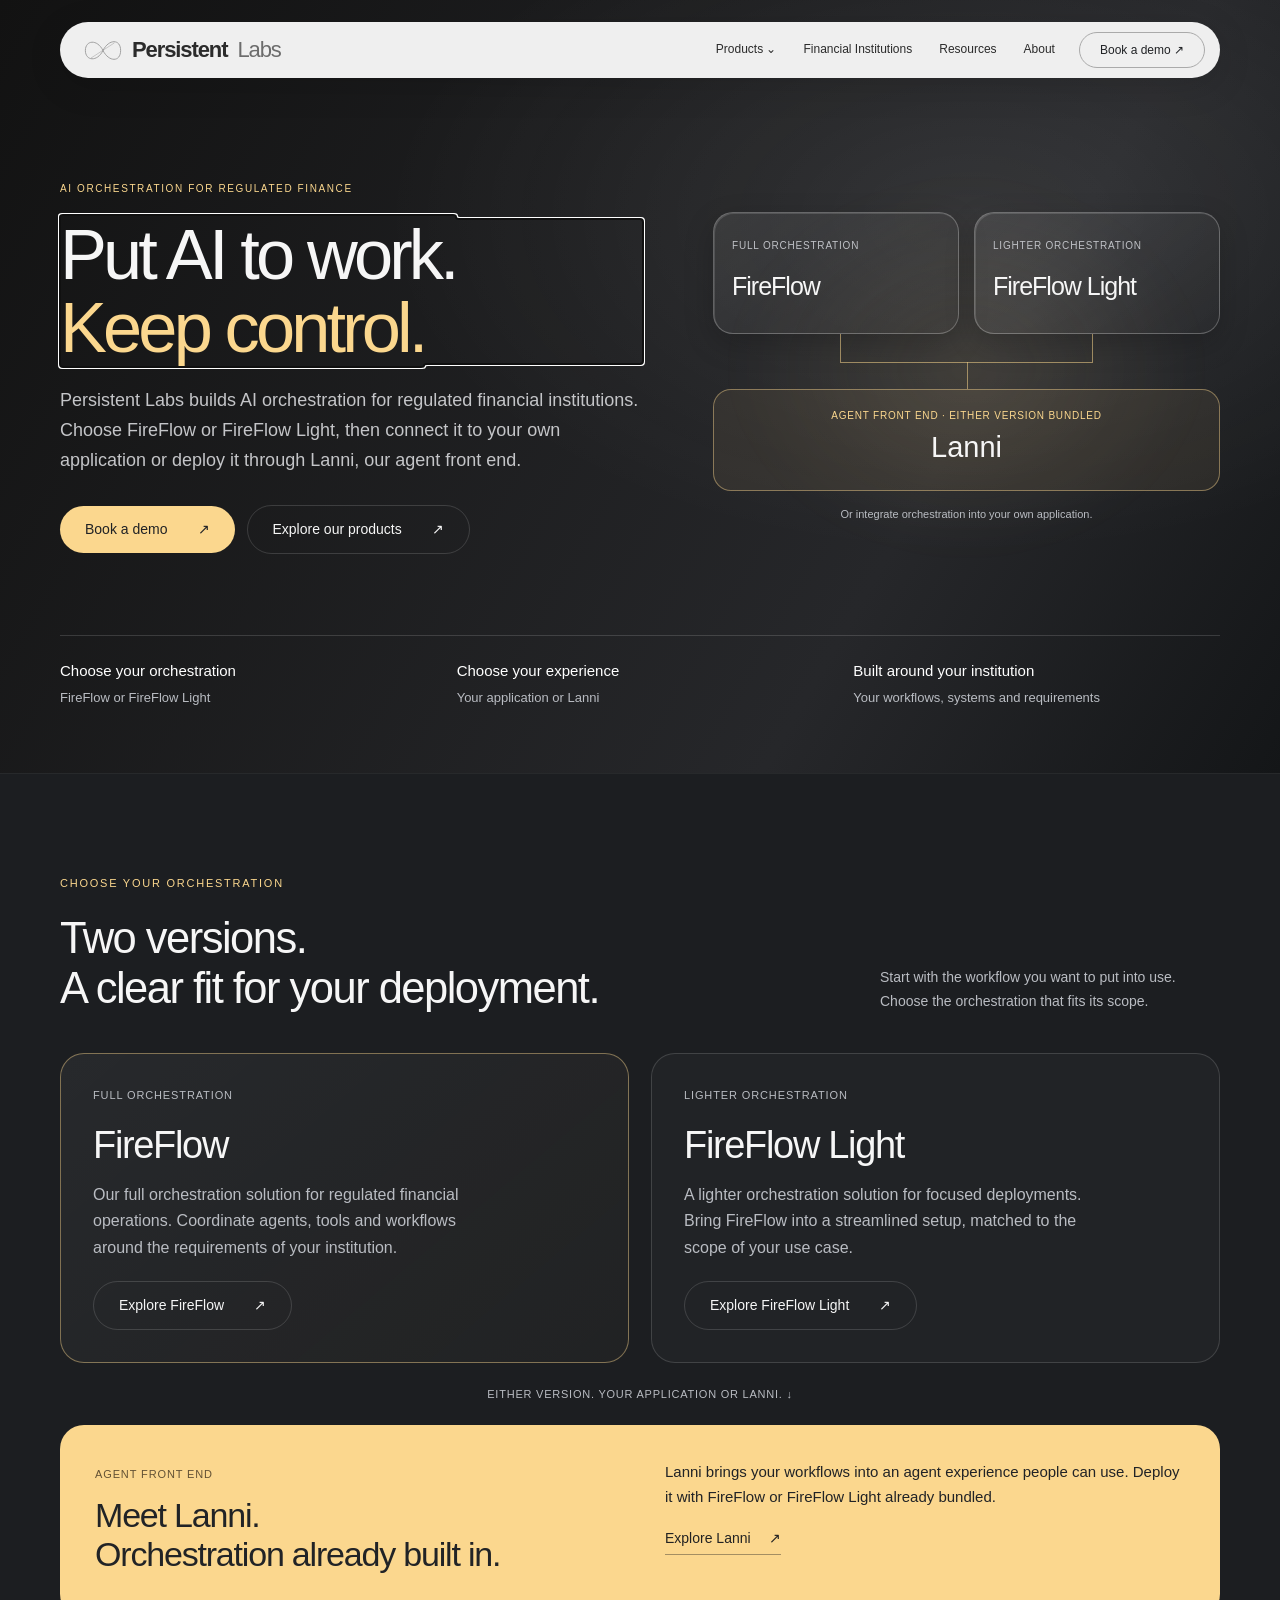
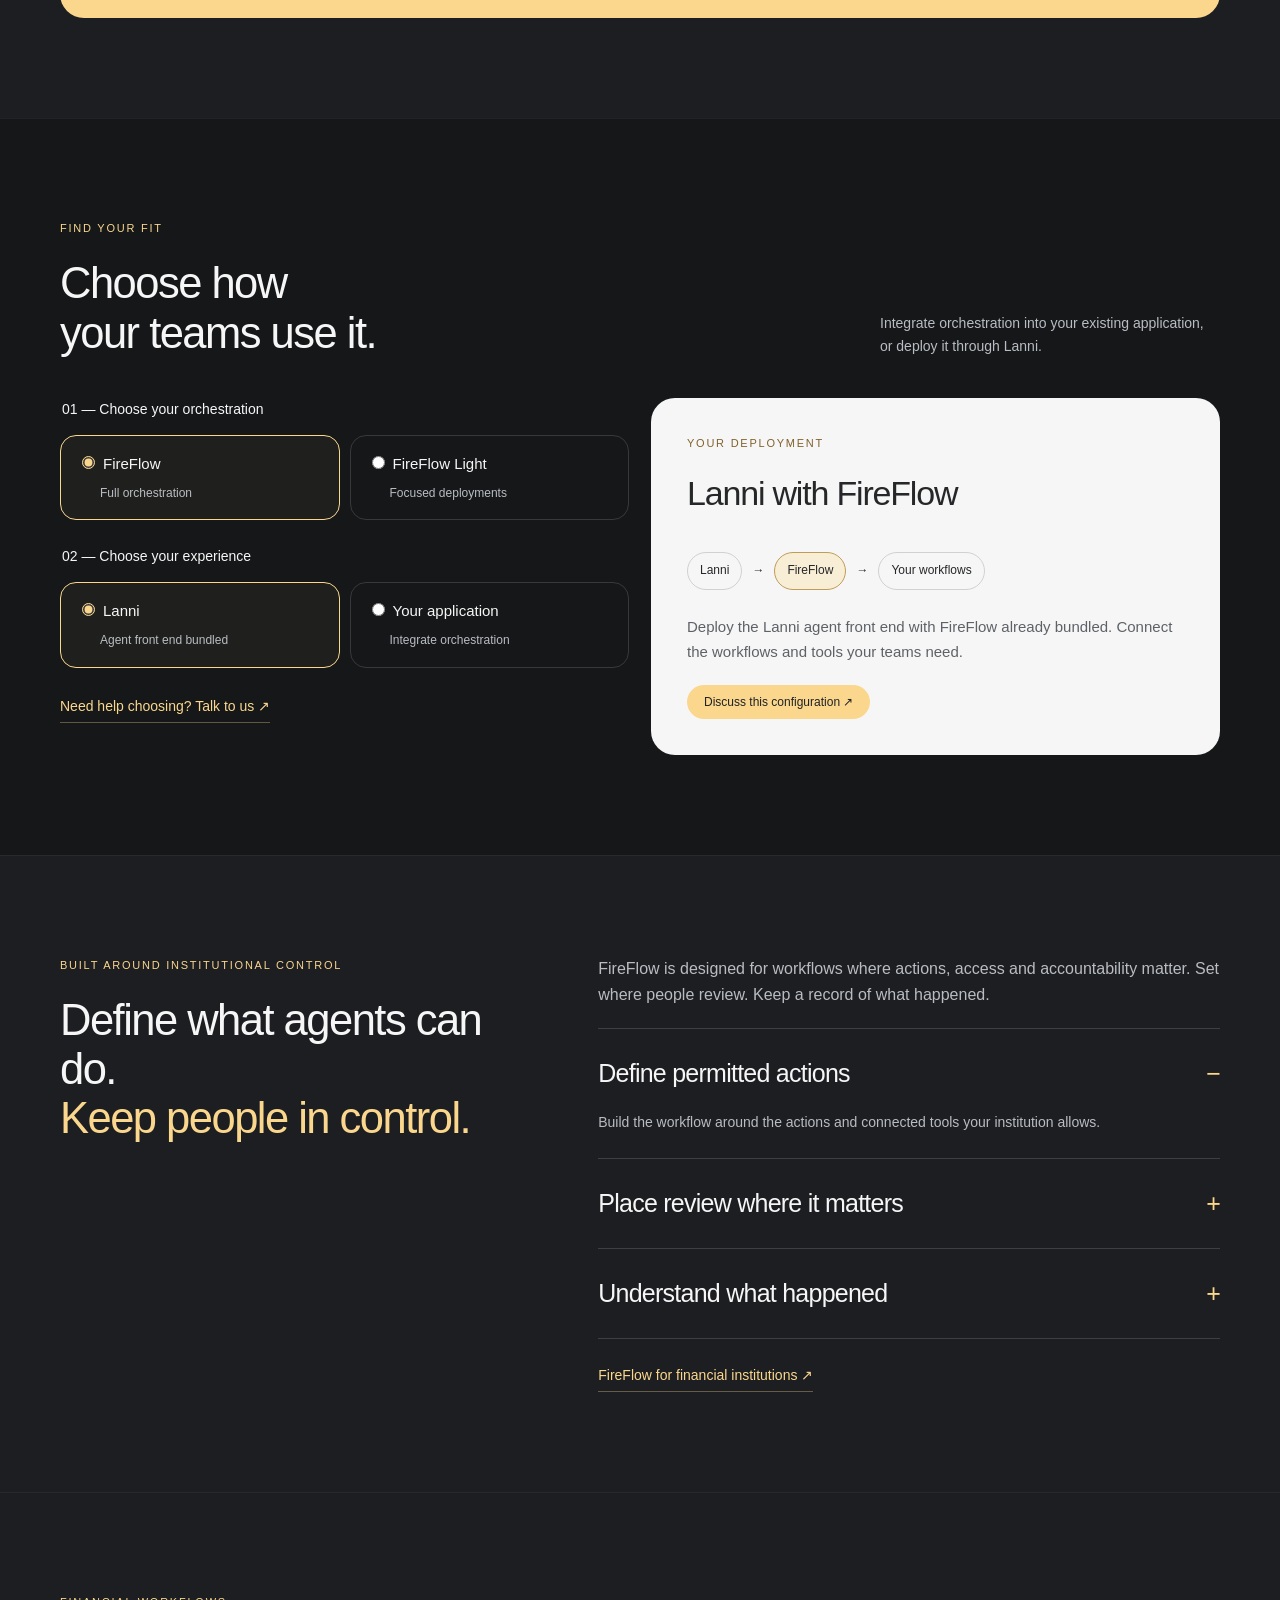
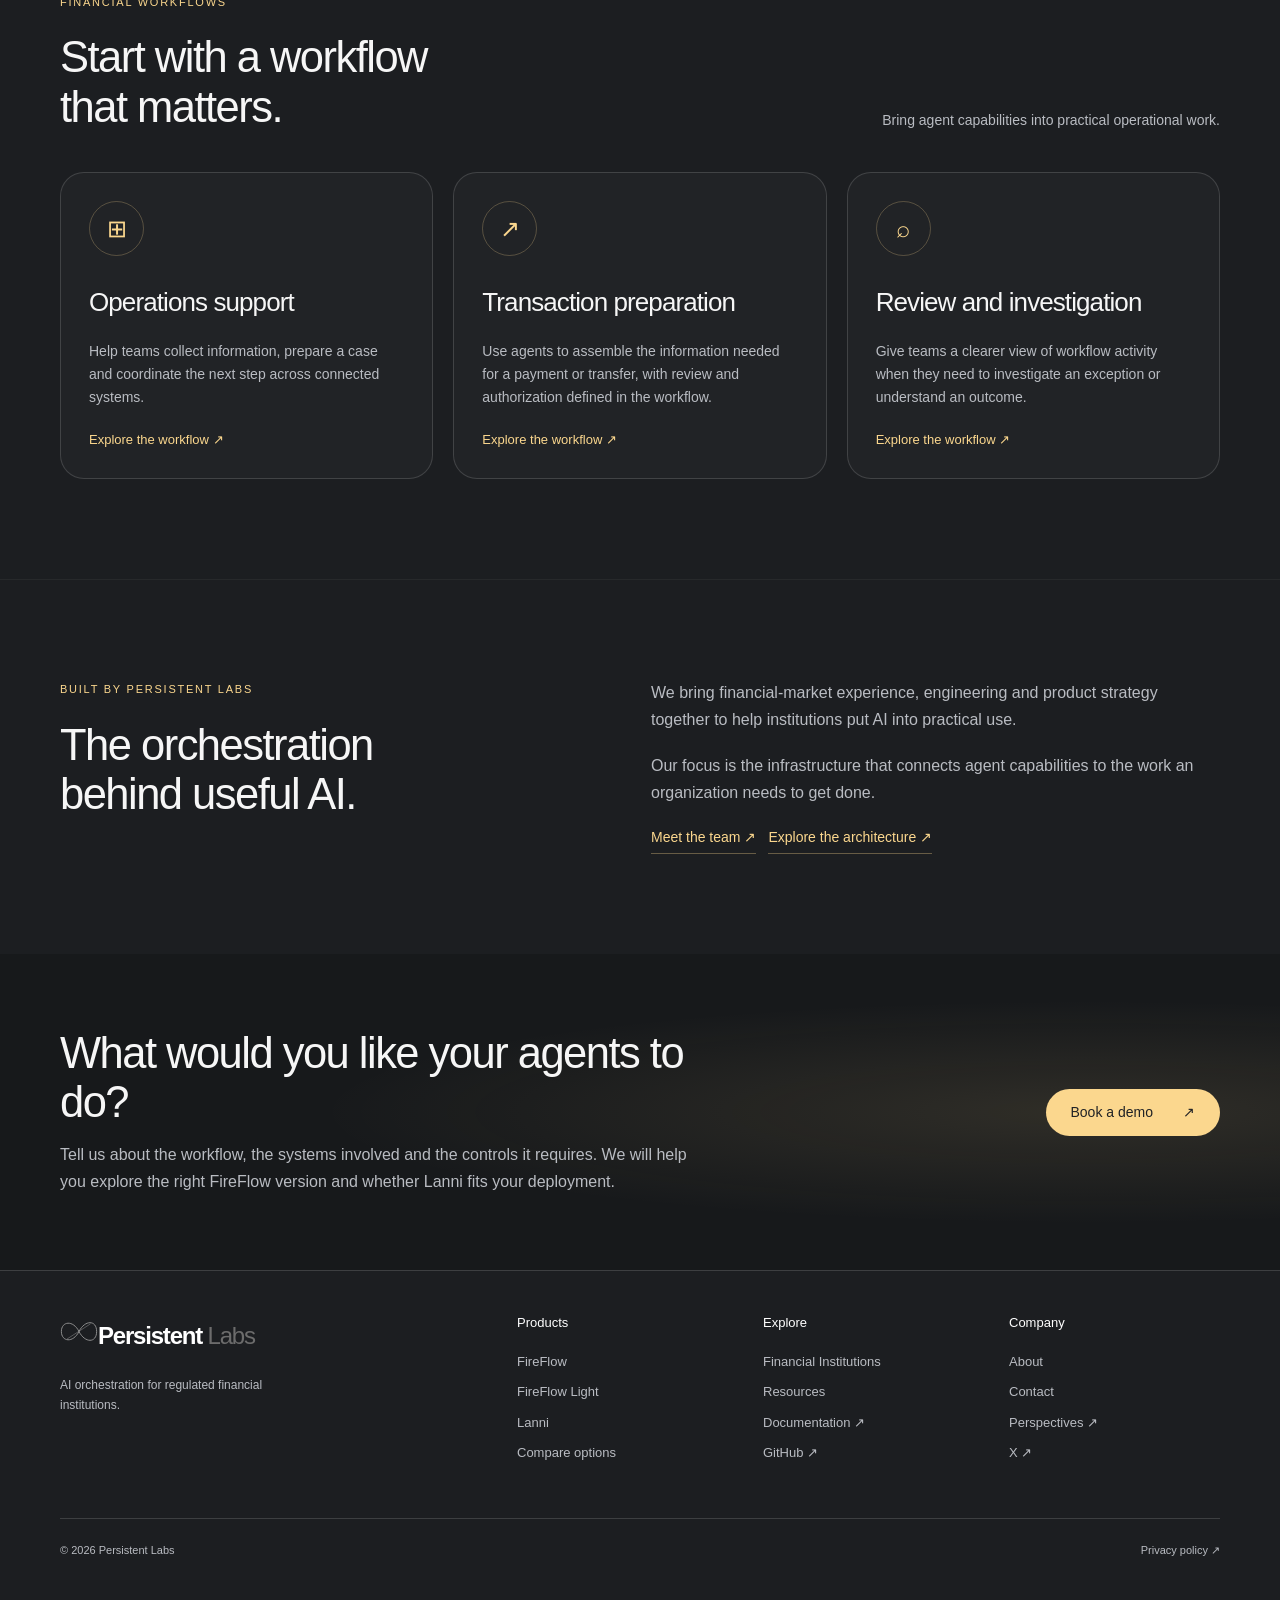
==== website-walkthrough.html @ 36b9956f "Publish Persistent Labs website walkthrough" ====
<!doctype html><html lang="en"><head><meta charset="utf-8"><meta name="viewport" content="width=device-width,initial-scale=1"><meta name="description" content="Explore FireFlow and FireFlow Light from Persistent Labs. Integrate AI orchestration into your applications or deploy it through Lanni."><title>Persistent Labs | AI Orchestration for Financial Institutions</title><style>
@font-face{font-family:Red Hat Display;src:url('https://persistentai.org/_next/static/media/8780dfd0812b997c-s.p.5704523e.woff2') format('woff2');font-weight:300 700;font-display:swap}@font-face{font-family:Red Hat Text;src:url('https://persistentai.org/_next/static/media/012bcfd9b166d28a-s.p.fc62c168.woff2') format('woff2');font-weight:300 700;font-display:swap}
:root{--bg:#1c1e21;--ink:#f6f6f6;--gold:#fbd78e;--muted:#b9bcc2;--line:#ffffff25;--card:#ffffff06;--display:'Red Hat Display',Arial,sans-serif;--text:'Red Hat Text',Arial,sans-serif}*{box-sizing:border-box}html{scroll-behavior:smooth;scroll-padding-top:108px}body{margin:0;background:var(--bg);color:var(--ink);font-family:var(--text);font-size:16px;line-height:1.65}button,input,select,textarea{font:inherit}button,a,input,select,textarea,summary{-webkit-tap-highlight-color:transparent}button,a,summary{touch-action:manipulation}button{cursor:pointer}a{color:inherit;text-decoration:none}button{color:inherit}button:focus-visible,a:focus-visible,summary:focus-visible,input:focus-visible,select:focus-visible,textarea:focus-visible{outline:3px solid #dab46f;outline-offset:5px}button:disabled{cursor:default;opacity:.45}h1,h2,h3,h4{font-family:var(--display);font-weight:500;line-height:1.13;letter-spacing:-.035em;margin:0 0 22px}h1{font-size:clamp(44px,5.7vw,78px)}h2{font-size:clamp(32px,3.4vw,48px)}h3{font-size:27px}p{margin:0 0 20px}strong{font-weight:600}.wrap{width:min(1160px,calc(100% - 64px));margin:auto}.eyebrow{font-size:11px;letter-spacing:.16em;text-transform:uppercase;font-weight:500;color:var(--gold);margin-bottom:22px}.muted,.note{color:var(--muted)}.note{font-size:13px;line-height:1.6}.gold{color:var(--gold)}.pill{border:1px solid var(--line);border-radius:100px;padding:5px 12px;font-size:11px;letter-spacing:.04em;display:inline-flex;align-items:center;gap:8px}.dot{width:6px;height:6px;border-radius:50%;background:var(--gold);display:inline-block}.btn{border:0;display:inline-flex;align-items:center;justify-content:center;gap:30px;border-radius:100px;background:var(--gold);color:#202225;padding:13px 25px;font-size:14px;font-weight:500;line-height:1.5}.btn:hover{background:#ffe7b6;transform:translateY(-1px)}.btn.ghost{background:transparent;border:1px solid var(--line);color:var(--ink)}.small{font-size:12px;padding:8px 17px}.actions{display:flex;gap:12px;flex-wrap:wrap;align-items:center}.skip{position:fixed;top:-100px;left:20px;z-index:100;background:var(--gold);color:#111;padding:10px}.skip:focus{top:10px}header{position:fixed;top:22px;left:0;right:0;z-index:30}.nav{display:flex;align-items:center;gap:24px;background:#efefef;color:#2b2b2b;border-radius:50px;padding:10px 15px 10px 24px;box-shadow:0 8px 35px #0002}.brand{display:flex;align-items:center;gap:10px;font-family:var(--display);font-size:22px;letter-spacing:-.05em;font-weight:600;white-space:nowrap}.brand b{font-weight:400;color:#6c6c6c}.mark{font-size:37px;line-height:1;font-weight:300;color:#999}.nav-links{display:flex;gap:24px;margin-left:auto;align-items:center;font-size:12px}.nav-links a:hover{color:#8c692c}.nav .btn{padding:8px 20px;background:transparent;border:1px solid #aaa;font-size:12px}.menu{display:none;background:none;border:0;color:#222;font-size:20px}.progress{position:fixed;top:0;left:0;height:2px;background:var(--gold);width:0;z-index:50}.hero{position:relative;overflow:hidden;padding:180px 0 60px;background:radial-gradient(ellipse at 76% 28%,#ffffff13,transparent 43%),linear-gradient(120deg,#121212,#26272a 70%,#141618)}.hero-grid{display:grid;grid-template-columns:1.25fr 1fr;gap:55px;align-items:center}.hero-copy{position:relative;z-index:2}.hero-copy p{font-size:18px;color:#c4c5c8;max-width:580px}.hero-copy .eyebrow{color:var(--gold);font-size:11px}.hero h1 span{color:var(--gold)}.hero .actions{margin-top:30px}.glass-art{height:405px;position:relative;display:flex;align-items:center;justify-content:center;perspective:900px;isolation:isolate}.glow{position:absolute;width:110%;height:50%;background:linear-gradient(100deg,#8ce4e54a,#e9e5ba26,#edab506e);filter:blur(45px);transform:rotate(-35deg);z-index:-1}.glass{width:240px;height:340px;border-radius:20px;transform:rotateY(-20deg) rotateZ(10deg);border:1px solid #fff6;background:linear-gradient(135deg,#ffffff1f,#ffffff03 40%,#fbd78e10 75%,#fff3);box-shadow:inset 5px 0 7px #fff3,20px 25px 35px #0007;backdrop-filter:blur(5px);padding:30px 20px;display:flex;flex-direction:column;gap:15px}.glass-head{font-size:11px;color:#eee;letter-spacing:.1em}.glass-node{border:1px solid #ffffff38;border-radius:12px;padding:12px;font-size:19px;background:#1517196b}.glass-node span{display:block;font-size:10px;color:#c5c6c9;letter-spacing:.03em;margin-bottom:5px}.glass-node:last-child{border-color:#fbd78e80;color:var(--gold)}.art-caption{position:absolute;bottom:0;right:0;color:#b9bcc2;font-size:10px;letter-spacing:.1em}.hero-bottom{border-top:1px solid var(--line);display:grid;grid-template-columns:repeat(3,1fr);margin-top:65px;padding-top:23px;gap:30px}.hero-bottom p{font-size:13px;color:var(--muted);margin:0}.hero-bottom strong{color:white;font-weight:400;font-size:17px;display:block;margin-bottom:3px}.section{padding:100px 0;border-top:1px solid #ffffff0c}.section-head{display:flex;justify-content:space-between;gap:40px;align-items:end;margin-bottom:40px}.section-head h2{max-width:650px;margin:0}.section-head p{max-width:340px;color:var(--muted);font-size:14px;margin:0}.two{display:grid;grid-template-columns:1fr 1fr;gap:22px}.card{border:1px solid var(--line);border-radius:24px;background:var(--card);padding:32px}.number{font-size:12px;color:var(--gold);margin-bottom:25px;display:block}.cards .card{display:flex;flex-direction:column}.cards h3{font-size:38px;margin:20px 0 15px}.cards p{color:var(--muted);max-width:410px}.cards .btn{align-self:flex-start;margin-top:auto}.card.featured{background:linear-gradient(140deg,#ffffff0d,#fbd78e06);border-color:#fbd78e70}.tag{font-size:11px;letter-spacing:.08em;text-transform:uppercase;color:var(--muted)}.lanni-band{margin-top:22px;border-radius:24px;padding:35px;background:#fbd78e;color:#212326;display:grid;grid-template-columns:1fr 1fr;gap:50px}.lanni-band h3{font-size:34px;margin:10px 0}.lanni-band .tag{color:#625134}.lanni-band p{font-size:15px;margin-bottom:15px}.lanni-band .btn{background:#222427;color:white}.connector-label{text-align:center;padding:22px 0 0;font-size:11px;color:var(--muted);letter-spacing:.07em}.product-panel{margin-top:25px;display:grid;grid-template-columns:220px 1fr;gap:35px;border-top:1px solid var(--line);padding-top:28px}.tabs{display:flex;gap:8px;flex-wrap:wrap}.tabs button{background:transparent;border:1px solid var(--line);border-radius:100px;padding:10px 18px;font-size:13px}.tabs button[aria-pressed=true]{background:var(--gold);color:#222;border-color:var(--gold)}.vertical{flex-direction:column;align-items:stretch}.vertical button{text-align:left}.product-content h3{font-size:32px}.product-content p{max-width:700px;color:var(--muted)}.mini-grid{display:grid;grid-template-columns:1fr 1fr;gap:15px}.mini{padding:18px;border-left:1px solid #fbd78e70;background:#ffffff04;border-radius:0 12px 12px 0}.mini strong{font-size:15px;display:block;margin-bottom:5px}.mini p{font-size:13px;margin:0}.chooser{background:#151719}.choice-step{margin-bottom:25px}.choice-step legend{font-size:14px;margin-bottom:14px}.choice-step fieldset{padding:0;border:0;margin:0}.option-row{display:grid;grid-template-columns:1fr 1fr;gap:10px}.option{display:block;border:1px solid var(--line);padding:16px;border-radius:16px;cursor:pointer;font-size:15px}.option:has(input:checked){border-color:var(--gold);background:#fbd78e0b}.option input{accent-color:var(--gold);margin-right:8px}.option small{display:block;color:var(--muted);font-size:12px;margin:7px 0 0 23px}.result{background:#f6f6f6;color:#252729;border-radius:24px;padding:36px;display:flex;flex-direction:column;justify-content:center}.result .eyebrow{color:#80612c}.result h3{font-size:34px}.result p{color:#5e6267;font-size:15px}.result-flow{display:flex;align-items:center;gap:10px;flex-wrap:wrap;margin:18px 0 25px;font-size:12px}.result-flow span{border:1px solid #d1d1d1;padding:8px 12px;border-radius:30px}.result-flow .selected{border-color:#bf9c59;background:#fbd78e50}.result .note{font-size:12px}.lanni-section{background:radial-gradient(ellipse at 18% 50%,#fbd78e0a,transparent 45%)}.simulation{border:1px solid #ffffff30;border-radius:24px;overflow:hidden;background:#141619}.sim-top{padding:18px 24px;border-bottom:1px solid var(--line);display:flex;justify-content:space-between;align-items:center}.sim-body{padding:24px;min-height:320px}.bubble{border-radius:18px;padding:15px 18px;font-size:14px;line-height:1.5;margin-bottom:20px}.user-bubble{background:#ffffff0c;margin-left:45px}.agent-bubble{border:1px solid #ffffff20;margin-right:20px}.agent-bubble strong{display:block;color:var(--gold);font-size:12px;margin-bottom:8px}.sim-footer{padding:15px 24px;border-top:1px solid var(--line)}.steps{display:flex;gap:8px;margin-bottom:25px}.steps span{flex:1;height:3px;background:#ffffff20}.steps span.on{background:var(--gold)}.sim-status{font-size:12px;color:var(--gold);margin-bottom:10px}.sim-buttons{display:flex;gap:8px;flex-wrap:wrap}.sim-buttons button{font-size:12px}.workflow-copy{display:flex;flex-direction:column;justify-content:center;padding-right:30px}.workflow-copy h3{font-size:38px}.workflow-copy p{color:var(--muted)}select,input[type=search],textarea{background:#ffffff09;border:1px solid var(--line);border-radius:12px;color:#eee;padding:13px 15px;max-width:100%}select{width:100%;margin-bottom:20px}select option{background:#252729}.architecture{display:grid;grid-template-columns:1fr 1.3fr;gap:60px}.architecture details{border-bottom:1px solid var(--line);padding:20px 0}.architecture summary{cursor:pointer;font-size:21px;list-style:none}.architecture summary::after{content:'+';float:right;color:var(--gold)}.architecture details[open] summary::after{content:'−'}.architecture details p{margin-top:16px;color:var(--muted);font-size:14px}.architecture .tag{display:block;font-size:10px;margin-bottom:8px;color:var(--gold)}.architecture details p:last-child{margin-bottom:0}.light-section{background:#f6f6f6;color:#242629}.light-section .eyebrow{color:#88632c}.light-section .section-head p{color:#666}.map{display:grid;grid-template-columns:260px 1fr;gap:40px}.map-nav{display:flex;flex-direction:column;gap:5px}.map-nav button{border:0;background:transparent;color:#444;text-align:left;padding:12px 17px;border-radius:12px;font-size:14px}.map-nav button[aria-pressed=true]{background:#242629;color:#fbd78e}.map-page{padding:32px;border:1px solid #d9d9d9;border-radius:24px;background:#fff;min-height:300px}.map-page .route{font-size:12px;color:#7b663e;margin-bottom:20px}.map-page h3{font-size:34px}.map-page p{font-size:15px;color:#666}.map-page ol{padding-left:25px;font-size:15px;line-height:2}.map-page a{color:#8a6322;text-decoration:underline;font-size:13px}.library-tools{display:flex;gap:12px;align-items:center;flex-wrap:wrap;margin-bottom:22px}.library-tools input{flex:1;min-width:200px}.count{color:var(--muted);font-size:12px;margin-bottom:15px}.chapter{border-top:1px solid var(--line)}.chapter:last-child{border-bottom:1px solid var(--line)}.chapter>summary{display:flex;gap:25px;align-items:center;cursor:pointer;padding:24px 0;font-family:var(--display);font-size:23px;list-style:none;letter-spacing:-.02em}.chapter>summary::after{content:'+';margin-left:auto;color:var(--gold);font-size:25px}.chapter[open]>summary::after{content:'−'}.chapter-no{font-size:12px;letter-spacing:0;color:var(--muted);min-width:22px}.chapter-body{padding:0 0 35px 47px;max-width:1000px}.chapter-body h3{color:var(--gold);font-size:24px;margin:32px 0 16px}.chapter-body p{font-size:16px;line-height:1.8;white-space:normal}.chapter-body .note{font-size:13px}.chapter-body a{color:var(--gold);text-decoration:underline;overflow-wrap:anywhere}.chapter-body figure{margin:20px 0}.chapter-body img{max-width:100%;width:600px;border-radius:16px}.table-scroll{overflow:auto;margin:25px 0}table{border-collapse:collapse;width:100%;font-size:14px}th,td{padding:16px;border:1px solid var(--line);text-align:left;vertical-align:top;min-width:145px}th{color:var(--gold);background:#ffffff08;font-weight:500}td{color:#d1d3d7}.copy{border:1px solid var(--line);border-radius:100px;background:transparent;float:right;color:var(--muted)}.checklist{display:grid;gap:12px}.check-item{display:flex;gap:16px;align-items:start;border:1px solid var(--line);border-radius:15px;padding:20px;cursor:pointer}.check-item input{accent-color:var(--gold);margin-top:7px;width:17px;height:17px;flex-shrink:0}.check-item strong{display:block;font-size:15px}.check-item small{color:var(--muted);font-size:13px}.check-item:has(input:checked){background:#fbd78e0b;border-color:#fbd78e66}.check-item:has(input:checked) strong{text-decoration:line-through;color:var(--muted)}.launch-side{position:sticky;top:120px;align-self:start}.launch-side h3{font-size:35px}.launch-side textarea{width:100%;min-height:140px;margin:15px 0}.meter{height:4px;background:#ffffff20;border-radius:5px;margin:18px 0}.meter span{display:block;background:var(--gold);height:100%;width:0;transition:width .25s}.footer{padding:45px 0;border-top:1px solid var(--line)}.footer-row{display:flex;justify-content:space-between;gap:30px}.footer p{font-size:12px;color:var(--muted);max-width:550px}.footer a{text-decoration:underline;color:var(--gold)}.toast{position:fixed;bottom:25px;left:50%;transform:translateX(-50%);background:var(--gold);color:#222;border-radius:50px;padding:12px 24px;z-index:60;font-size:13px;box-shadow:0 5px 35px #0006}.toast[hidden],[hidden]{display:none!important}.empty{padding:25px;border:1px solid var(--line);border-radius:16px}.no-js{padding:20px;background:var(--gold);color:#222;margin-top:95px}body:not(.js) .interactive-only{display:none}
@media(max-width:900px){.nav-links{gap:16px}.nav-links a:nth-child(3){display:none}.hero-grid{gap:20px;grid-template-columns:1.3fr 1fr}.glass{width:200px;height:315px}.architecture{gap:30px}.hero{padding-top:150px}.glass-art{height:360px}.map{grid-template-columns:210px 1fr}}
@media(max-width:700px){.wrap{width:calc(100% - 36px)}header{top:12px}.nav{padding:10px 15px;gap:10px;position:relative}.brand{font-size:20px}.nav-links{display:none;position:absolute;top:67px;left:0;right:0;background:#efefef;border-radius:22px;padding:20px;flex-direction:column;align-items:stretch;box-shadow:0 15px 30px #0006}.nav-links.open{display:flex}.nav-links a:nth-child(3){display:block}.menu{display:block;margin-left:auto}.nav>.btn{display:none}.hero{padding-top:135px}.hero-grid,.two,.lanni-band,.architecture,.map{grid-template-columns:1fr}.hero-copy p{font-size:16px}.glass-art{height:285px;margin-top:20px}.glass{transform:rotateY(-20deg) rotateZ(8deg) scale(.8);height:320px}.art-caption{right:15px}.hero-bottom{margin-top:35px;gap:15px;grid-template-columns:1fr}.hero-bottom>div{border-bottom:1px solid #ffffff12;padding-bottom:12px}.hero-bottom strong{font-size:15px}.section{padding:65px 0}.section-head{display:block;margin-bottom:30px}.section-head p{margin-top:20px}.card{padding:25px}.lanni-band{padding:28px;gap:10px}.product-panel{grid-template-columns:1fr;gap:25px}.vertical{flex-direction:row}.vertical button{flex:1;padding:10px;font-size:12px;text-align:center}.mini-grid{grid-template-columns:1fr}.option{padding:12px;font-size:13px}.option small{margin-left:0}.result{padding:28px}.result h3{font-size:30px}.workflow-copy{padding-right:0}.sim-body{padding:18px}.map{gap:20px}.map-nav{display:grid;grid-template-columns:1fr 1fr;gap:5px}.map-nav button{padding:10px}.map-page{padding:25px}.chapter>summary{font-size:19px;gap:15px}.chapter-body{padding-left:0}.chapter-body p{font-size:15px}.chapter-no{font-size:10px}.footer-row{display:block}.launch-side{position:static}.copy{float:none;margin-bottom:10px}.library-tools .btn{font-size:11px;padding:10px 13px}.hero h1{font-size:46px}.glass-art .glow{width:80%}}
@media(prefers-reduced-motion:reduce){html{scroll-behavior:auto}*{transition:none!important;animation:none!important}}

.page[hidden]{display:none!important}.page{min-height:70vh}.hero{padding:170px 0 65px}.hero-copy p{max-width:585px}.hero-grid{grid-template-columns:1.15fr 1fr;gap:70px}.hero h1{font-size:clamp(48px,5.5vw,76px);line-height:1.03;letter-spacing:-.055em}.hero-bottom{margin-top:70px}.hero-bottom strong{font-size:15px}.brand .mark{width:38px;height:25px;display:inline-flex}.brand .mark svg{width:100%;height:100%}.nav-links{gap:27px}.nav-links a[aria-current=page]{color:#856023}.dropdown{position:relative}.drop-toggle{border:0;background:none;color:#2b2b2b;font-size:12px;padding:8px 0}.drop-panel{position:absolute;top:40px;left:-25px;background:#f6f6f6;border:1px solid #ddd;border-radius:20px;width:290px;padding:20px;box-shadow:0 20px 50px #0004}.drop-panel .tag{font-size:9px;color:#777;padding:0 10px}.drop-panel a{display:block;padding:10px;border-radius:10px;font-size:15px;line-height:1.4}.drop-panel a small{display:block;font-size:11px;color:#777;margin-top:2px}.drop-panel a:hover{background:#e8e8e8;color:#222}.drop-panel hr{border:0;border-top:1px solid #ddd;margin:12px 0}.page-hero{padding:165px 0 70px;background:radial-gradient(ellipse at 85% 10%,#fbd78e0c,transparent 55%)}.page-hero h1{max-width:850px;font-size:clamp(43px,5.3vw,70px)}.page-hero p{max-width:660px;color:var(--muted);font-size:18px}.page-hero .actions{margin-top:30px}.breadcrumbs{font-size:12px;color:var(--muted);margin-bottom:36px}.breadcrumbs a:hover{color:var(--gold)}.breadcrumbs span{padding:0 12px;color:#666}.three{display:grid;grid-template-columns:repeat(3,1fr);gap:20px}.use-card{padding:28px;border:1px solid var(--line);border-radius:24px;background:var(--card);display:flex;flex-direction:column}.use-card h3{font-size:26px;line-height:1.15}.use-card p{font-size:14px;color:var(--muted)}.use-card a{font-size:13px;color:var(--gold);margin-top:auto}.use-icon{height:55px;width:55px;border:1px solid #fbd78e40;border-radius:50%;display:grid;place-items:center;color:var(--gold);font-size:24px;margin-bottom:32px}.panel-link:hover{border-color:#fbd78e80;background:#ffffff09}.text-link{display:inline-flex;align-items:center;gap:18px;font-size:14px;color:var(--gold);border-bottom:1px solid #fbd78e55;padding-bottom:4px}.lanni-band .text-link{color:#222;border-color:#2226}.cta{padding:75px 0;background:radial-gradient(ellipse at 85% 50%,#fbd78e1b,transparent 50%),#17191b}.cta .wrap{display:flex;justify-content:space-between;gap:45px;align-items:center}.cta h2{max-width:700px;margin-bottom:15px}.cta p{color:var(--muted);max-width:650px;margin:0}.cta .btn{flex-shrink:0}.footer-grid{display:grid;grid-template-columns:2fr 1fr 1fr 1fr;gap:35px}.footer-grid h4{font-size:13px;color:white;margin-bottom:20px;letter-spacing:0}.footer-grid a{display:block;font-size:13px;color:var(--muted);text-decoration:none;margin:9px 0}.footer-grid a:hover{color:var(--gold)}.footer-grid .brand{color:white;font-size:24px;margin:0 0 20px}.footer-grid p{max-width:255px}.footer-bottom{margin-top:45px;padding-top:22px;border-top:1px solid var(--line);display:flex;justify-content:space-between;font-size:11px;color:var(--muted)}.footer-bottom a{font-size:11px;color:var(--muted);text-decoration:none}.orchestration-art{position:relative;padding:30px 0;min-height:395px;display:flex;flex-direction:column;justify-content:center;isolation:isolate}.orchestration-art:before{content:'';position:absolute;inset:0;background:radial-gradient(ellipse,#fbd78e18,transparent 65%);filter:blur(20px);z-index:-1}.art-top{display:grid;grid-template-columns:1fr 1fr;gap:15px}.art-card{border:1px solid #ffffff40;border-radius:20px;padding:25px 18px;background:linear-gradient(145deg,#ffffff15,#ffffff03);box-shadow:inset 1px 1px 0 #fff2,0 10px 30px #0003}.art-card span{display:block;font-size:10px;color:#bfc1c6;margin-bottom:12px;letter-spacing:.08em}.art-card strong{font-family:var(--display);font-size:25px;font-weight:500;letter-spacing:-.04em;white-space:nowrap}.art-link{height:55px;display:grid;grid-template-columns:1fr 1fr;padding:0 25%}.art-link:before,.art-link:after{content:'';border-bottom:1px solid #fbd78e88;height:28px}.art-link:before{border-left:1px solid #fbd78e88}.art-link:after{border-right:1px solid #fbd78e88}.art-link span{position:absolute;width:1px;height:27px;background:#fbd78e88;left:50%;margin-top:28px}.art-bottom{border:1px solid #fbd78e70;border-radius:18px;text-align:center;padding:18px;background:#fbd78e12}.art-bottom small{display:block;color:var(--gold);font-size:10px;letter-spacing:.08em}.art-bottom strong{font-family:var(--display);font-size:29px;font-weight:400}.art-alternative{text-align:center;font-size:11px;color:var(--muted);margin-top:14px}.orb{width:155px;height:155px;border-radius:50%;background:radial-gradient(circle at 32% 25%,#ffedc9,#e5bd7666 25%,#44464a 50%,#1c1e21 70%);box-shadow:inset -7px -8px 8px #090a0b,0 15px 55px #0005;margin:20px auto}.info-row{display:grid;grid-template-columns:80px 1fr;gap:20px;padding:30px 0;border-top:1px solid var(--line)}.info-row>span{font-size:12px;color:var(--gold)}.info-row h3{font-size:28px}.info-row p{font-size:15px;color:var(--muted);margin-bottom:0}.feature-details{border-top:1px solid var(--line)}.feature-details details{border-bottom:1px solid var(--line);padding:24px 0}.feature-details summary{font-family:var(--display);font-size:25px;list-style:none;cursor:pointer;letter-spacing:-.03em}.feature-details summary:after{content:'+';float:right;color:var(--gold)}.feature-details details[open] summary:after{content:'−'}.feature-details p{font-size:15px;color:var(--muted);margin:20px 0 0;max-width:780px}.form-grid{display:grid;grid-template-columns:1fr 1fr;gap:20px}.field label{display:block;font-size:13px;margin-bottom:8px}.field input,.field textarea,.field select{width:100%;background:#ffffff06;border:1px solid var(--line);border-radius:12px;padding:12px 15px;color:white;font:inherit}.field select{margin:0}.field input:focus,.field textarea:focus{border-color:var(--gold)}.field.full-width{grid-column:1/-1}.contact-grid{display:grid;grid-template-columns:1fr 1.2fr;gap:75px;padding-bottom:80px}.contact-copy h2{font-size:32px}.contact-copy p{color:var(--muted);font-size:15px}.contact-copy ol{padding-left:20px;color:var(--muted);font-size:14px;line-height:2.2}.contact-form{padding:30px;border:1px solid var(--line);border-radius:24px;background:#ffffff03}.contact-form textarea{min-height:125px}.contact-form .note{font-size:11px;margin:20px 0}.success{background:#fbd78e0b;border:1px solid #fbd78e60;padding:24px;border-radius:15px;margin-top:24px}.success h3{font-size:24px}.success p{color:var(--muted);font-size:14px}.success pre{white-space:pre-wrap;overflow-wrap:anywhere;font:inherit;font-size:12px;color:var(--muted);max-height:220px;overflow:auto}.leader{padding-top:10px}.leader .avatar{font-family:var(--display);font-size:65px;letter-spacing:-.06em;height:180px;border:1px solid #ffffff15;background:radial-gradient(ellipse at 60% 30%,#ffffff18,transparent 75%);border-radius:22px;display:flex;align-items:center;justify-content:center;color:#fbd78e99;margin-bottom:25px}.leader h3{font-size:28px;margin:15px 0}.leader p{font-size:14px;color:var(--muted)}.stat-strip{display:grid;grid-template-columns:repeat(3,1fr);gap:25px;padding:30px 0;border-top:1px solid var(--line);border-bottom:1px solid var(--line)}.stat-strip span{font-size:11px;color:var(--gold);display:block;margin-bottom:10px;letter-spacing:.08em}.stat-strip strong{font-size:23px;font-family:var(--display);font-weight:400}.resource-card{display:block;min-height:240px}.resource-card h3{font-size:28px;margin-top:30px}.resource-card p{font-size:14px;color:var(--muted)}.resource-card .arrow{font-size:22px;color:var(--gold);float:right}.tab-content{padding-top:28px}.compare-table th{font-size:18px}.compare-table td:first-child{color:var(--gold);width:26%}.front-preview{background:#f6f6f6;color:#222;border-radius:24px;padding:28px}.front-preview .tag{color:#777}.front-preview .bubble{color:#444}.front-preview .user-bubble{background:#e6e6e6}.front-preview .agent-bubble{border-color:#ddd;background:white}.front-preview .agent-bubble strong{color:#8b6427}.front-preview .pill{border-color:#ccc;font-size:10px;color:#6c6c6c}.front-preview .review-line{font-size:12px;padding:15px;background:#fbd78e5c;border:1px solid #dfc084;border-radius:12px}.front-preview .preview-head{display:flex;align-items:center;justify-content:space-between;margin-bottom:30px}.form-error{color:#fbd78e;font-size:13px}.page .hero-copy .eyebrow{font-size:10px}.top-link{display:inline-flex;align-items:center;gap:10px;color:var(--gold);font-size:13px}.screenshot-label{font-size:10px;letter-spacing:.06em;color:var(--muted);margin-top:16px;text-align:center}
@media(max-width:900px){.hero-grid{gap:35px}.art-card{padding:22px 13px}.art-card strong{font-size:22px}.nav-links{gap:16px}.contact-grid{gap:35px}.three{gap:13px}.use-card{padding:22px}}
@media(max-width:700px){.hero-grid,.contact-grid,.three{grid-template-columns:1fr}.hero{padding-top:135px}.hero h1{font-size:48px}.hero-grid{gap:10px}.orchestration-art{min-height:310px;padding:25px 5px 0}.hero-bottom{margin-top:35px}.art-card{padding:22px}.art-card strong{font-size:24px}.nav-links a:nth-child(3){display:block}.nav-links .dropdown{text-align:left}.drop-toggle{font-size:14px;width:100%;text-align:left}.drop-panel{position:static;width:100%;box-shadow:none;padding:10px;border:0;background:#e5e5e5;margin-top:8px}.page-hero{padding:130px 0 45px}.page-hero h1{font-size:44px}.page-hero p{font-size:16px}.cta .wrap{display:block}.cta .btn{margin-top:25px}.cta{padding:55px 0}.footer-grid{grid-template-columns:1fr 1fr;gap:25px}.footer-grid>div:first-child{grid-column:1/-1}.footer-bottom{display:block}.footer-bottom a{display:inline-block;margin-top:15px}.form-grid{grid-template-columns:1fr}.contact-form{padding:23px}.contact-grid{gap:20px}.stat-strip{grid-template-columns:1fr;gap:22px}.stat-strip>div{padding-bottom:15px;border-bottom:1px solid #ffffff10}.front-preview{padding:22px}.hero .btn{font-size:13px;gap:20px}.leader .avatar{height:130px}.page .lanni-band{gap:20px}.page .option-row{grid-template-columns:1fr 1fr}.info-row{grid-template-columns:40px 1fr}.hero-bottom>div:last-child{border:0}.section-head h2{font-size:34px}.workflow-copy h2{font-size:35px}}
@media print{header,footer,.actions,button,form{display:none!important}.page[hidden]{display:none!important}body{color:#111;background:#fff}.section,.hero,.page-hero{padding:25px 0;background:#fff}.wrap{width:100%}p,.muted,.note{color:#333!important}h1,h2,h3{color:#111}.card,.use-card{border-color:#ccc}.hero-grid,.two,.three{display:block}.orchestration-art{display:none}a{color:#222!important}}
 .mobile-contact{display:none!important}@media(max-width:700px){.mobile-contact{display:block!important}}</style></head><body><a class="skip" href="#main">Skip to content</a><div class="progress" id="progress"></div><header><nav class="wrap nav" aria-label="Main navigation"><a class="brand" href="#/home"><span class="mark" aria-hidden="true"><svg viewBox="0 0 55 30" fill="none"><path d="M27.5 15C19-2 2 0 2 15s17 17 25.5 0S53-2 53 15s-17 17-25.5 0Z" stroke="currentColor" stroke-width="1.3"/><path d="M10 26 44 4" stroke="currentColor" stroke-width=".7"/></svg></span>Persistent <b>Labs</b></a><button class="menu" id="menu" aria-expanded="false" aria-controls="nav-links" aria-label="Toggle navigation">☰</button><div class="nav-links" id="nav-links"><div class="dropdown"><button class="drop-toggle" id="products-toggle" aria-expanded="false" aria-controls="products-menu">Products ⌄</button><div class="drop-panel" id="products-menu" hidden><span class="tag">Orchestration</span><a href="#/fireflow">FireFlow<small>Full orchestration</small></a><a href="#/fireflow-light">FireFlow Light<small>Focused deployments</small></a><hr><span class="tag">Agent front end</span><a href="#/lanni">Lanni<small>Either FireFlow version, bundled</small></a><hr><a href="#/home/compare">Compare your options →</a></div></div><a href="#/financial-institutions">Financial Institutions</a><a href="#/resources">Resources</a><a href="#/about">About</a><a class="mobile-contact" href="#/contact">Book a demo ↗</a></div><a class="btn" href="#/contact">Book a demo ↗</a></nav></header><main id="main"><div class="page" id="page-home"><section class="hero"><div class="wrap"><div class="hero-grid"><div class="hero-copy"><p class="eyebrow">AI orchestration for regulated finance</p><h1>Put AI to work.<br><span>Keep control.</span></h1><p>Persistent Labs builds AI orchestration for regulated financial institutions. Choose FireFlow or FireFlow Light, then connect it to your own application or deploy it through Lanni, our agent front end.</p><div class="actions"><a class="btn " href="#/contact">Book a demo <span aria-hidden="true">↗</span></a><a class="btn ghost" href="#/home/products">Explore our products <span aria-hidden="true">↗</span></a></div></div><div class="orchestration-art" role="img" aria-label="FireFlow and FireFlow Light are the two orchestration options. Either powers Lanni or your application."><div class="art-top"><div class="art-card"><span>FULL ORCHESTRATION</span><strong>FireFlow</strong></div><div class="art-card"><span>LIGHTER ORCHESTRATION</span><strong>FireFlow Light</strong></div></div><div class="art-link"><span></span></div><div class="art-bottom"><small>AGENT FRONT END · EITHER VERSION BUNDLED</small><strong>Lanni</strong></div><div class="art-alternative">Or integrate orchestration into your own application.</div></div></div><div class="hero-bottom"><div><strong>Choose your orchestration</strong><p>FireFlow or FireFlow Light</p></div><div><strong>Choose your experience</strong><p>Your application or Lanni</p></div><div><strong>Built around your institution</strong><p>Your workflows, systems and requirements</p></div></div></div></section>
<section class="section" id="home-products"><div class="wrap"><div class="eyebrow">Choose your orchestration</div><div class="section-head"><h2>Two versions.<br>A clear fit for your deployment.</h2><p>Start with the workflow you want to put into use. Choose the orchestration that fits its scope.</p></div><div class="two cards"><article class="card featured"><span class="tag">Full orchestration</span><h3>FireFlow</h3><p>Our full orchestration solution for regulated financial operations. Coordinate agents, tools and workflows around the requirements of your institution.</p><a class="btn ghost" href="#/fireflow">Explore FireFlow <span aria-hidden="true">↗</span></a></article><article class="card"><span class="tag">Lighter orchestration</span><h3>FireFlow Light</h3><p>A lighter orchestration solution for focused deployments. Bring FireFlow into a streamlined setup, matched to the scope of your use case.</p><a class="btn ghost" href="#/fireflow-light">Explore FireFlow Light <span aria-hidden="true">↗</span></a></article></div><div class="connector-label">EITHER VERSION. YOUR APPLICATION OR LANNI. ↓</div><article class="lanni-band"><div><span class="tag">Agent front end</span><h3>Meet Lanni.<br>Orchestration already built in.</h3></div><div><p>Lanni brings your workflows into an agent experience people can use. Deploy it with FireFlow or FireFlow Light already bundled.</p><a class="text-link" href="#/lanni">Explore Lanni <span>↗</span></a></div></article></div></section>
<section class="section chooser" id="home-compare"><div class="wrap"><div class="eyebrow">Find your fit</div><div class="section-head"><h2>Choose how<br>your teams use it.</h2><p>Integrate orchestration into your existing application, or deploy it through Lanni.</p></div><div class="two"><div><div class="choice-step"><fieldset><legend>01 — Choose your orchestration</legend><div class="option-row"><label class="option"><input type="radio" name="engine" value="FireFlow" checked>FireFlow<small>Full orchestration</small></label><label class="option"><input type="radio" name="engine" value="FireFlow Light">FireFlow Light<small>Focused deployments</small></label></div></fieldset></div><div class="choice-step"><fieldset><legend>02 — Choose your experience</legend><div class="option-row"><label class="option"><input type="radio" name="front" value="Lanni" checked>Lanni<small>Agent front end bundled</small></label><label class="option"><input type="radio" name="front" value="Your application">Your application<small>Integrate orchestration</small></label></div></fieldset></div><a href="#/contact" class="text-link">Need help choosing? Talk to us ↗</a></div><div class="result" aria-live="polite"><div class="eyebrow">Your deployment</div><h3 id="configuration-title">Lanni with FireFlow</h3><div class="result-flow" id="configuration-flow"></div><p id="configuration-description"></p><div class="actions"><a class="btn small" id="discuss-config" href="#/contact">Discuss this configuration ↗</a></div></div></div></div></section>
<section class="section"><div class="wrap architecture"><div><div class="eyebrow">Built around institutional control</div><h2>Define what agents can do.<br><span class="gold">Keep people in control.</span></h2></div><div><p class="muted">FireFlow is designed for workflows where actions, access and accountability matter. Set where people review. Keep a record of what happened.</p><div class="feature-details"><details open><summary>Define permitted actions</summary><p>Build the workflow around the actions and connected tools your institution allows.</p></details><details><summary>Place review where it matters</summary><p>Make authorization a deliberate step in the process, separate from the work an agent prepares.</p></details><details><summary>Understand what happened</summary><p>Inspect the execution record to help teams investigate activity and understand an outcome.</p></details></div><a class="text-link" style="margin-top:25px" href="#/financial-institutions">FireFlow for financial institutions ↗</a></div></div></section>
<section class="section"><div class="wrap"><div class="eyebrow">Financial workflows</div><div class="section-head"><h2>Start with a workflow<br>that matters.</h2><p>Bring agent capabilities into practical operational work.</p></div><div class="three"><article class="use-card"><div class="use-icon" aria-hidden="true">⊞</div><h3>Operations support</h3><p>Help teams collect information, prepare a case and coordinate the next step across connected systems.</p><a href="#/financial-institutions/operations">Explore the workflow ↗</a></article><article class="use-card"><div class="use-icon" aria-hidden="true">↗</div><h3>Transaction preparation</h3><p>Use agents to assemble the information needed for a payment or transfer, with review and authorization defined in the workflow.</p><a href="#/financial-institutions/transactions">Explore the workflow ↗</a></article><article class="use-card"><div class="use-icon" aria-hidden="true">⌕</div><h3>Review and investigation</h3><p>Give teams a clearer view of workflow activity when they need to investigate an exception or understand an outcome.</p><a href="#/financial-institutions/review">Explore the workflow ↗</a></article></div></div></section>
<section class="section"><div class="wrap two"><div><div class="eyebrow">Built by Persistent Labs</div><h2>The orchestration<br>behind useful AI.</h2></div><div><p class="muted">We bring financial-market experience, engineering and product strategy together to help institutions put AI into practical use.</p><p class="muted">Our focus is the infrastructure that connects agent capabilities to the work an organization needs to get done.</p><div class="actions"><a class="text-link" href="#/about">Meet the team ↗</a><a class="text-link" href="#/resources/architecture">Explore the architecture ↗</a></div></div></div></section><section class="cta"><div class="wrap"><div><h2>What would you like your agents to do?</h2><p>Tell us about the workflow, the systems involved and the controls it requires. We will help you explore the right FireFlow version and whether Lanni fits your deployment.</p></div><a class="btn " href="#/contact">Book a demo <span aria-hidden="true">↗</span></a></div></section></div><div class="page" id="page-fireflow" hidden><section class="page-hero"><div class="wrap"><div class="breadcrumbs"><a href="#/home">Persistent Labs</a><span>/</span>FireFlow</div><p class="eyebrow">FireFlow</p><h1>AI orchestration for regulated financial operations.</h1><p>FireFlow coordinates agents, tools and workflow steps within the structure your institution defines. Build the process around permitted actions, human review and the records your teams need to understand execution.</p><div class="actions"><a class="btn " href="#/contact">Book a FireFlow demo <span aria-hidden="true">↗</span></a><a class="top-link" href="#/home/compare">Compare orchestration versions →</a></div></div></section><section class="section"><div class="wrap"><div class="eyebrow">Full orchestration</div><div class="section-head"><h2>Design the workflow.<br>Define the boundaries.</h2><p>Bring specialized agents and connected systems together around a defined operational task.</p></div><div class="two"><article class="card"><span class="number">01</span><h3>Build workflows visually</h3><p class="muted">Connect reusable steps into a process your team can inspect and refine. Build workflows around the systems and agents your task requires.</p></article><article class="card"><span class="number">02</span><h3>Place review where it matters</h3><p class="muted">Make approval a deliberate part of the workflow. Separate the work an agent prepares from the action an authorized person approves.</p></article><article class="card"><span class="number">03</span><h3>Carry work across interruptions</h3><p class="muted">Use durable execution to preserve workflow progress and support recovery. Define recovery behavior alongside the systems involved.</p></article><article class="card"><span class="number">04</span><h3>Keep the execution record</h3><p class="muted">Inspect recorded steps, inputs and outputs. Give operations and technical teams a shared basis for investigation.</p></article></div></div></section><section class="section chooser"><div class="wrap two"><div><div class="eyebrow">An illustrative workflow</div><h2>Prepare a payment.<br>Put review in the process.</h2><p class="muted">An agent gathers the payment details. The workflow checks the required information and routes the proposal for review. An authorized user approves or rejects it.</p><p class="note">Connected payment systems and authorization policies determine the production implementation.</p><a class="text-link" href="#/lanni/demo">Explore a workflow example ↗</a></div><div class="front-preview"><div class="preview-head"><strong>Lanni</strong><span class="pill">Illustrative workflow</span></div><div class="bubble user-bubble">Prepare a payment proposal for my review.</div><div class="bubble agent-bubble"><strong>Lanni</strong>I've gathered the payment details and prepared the proposal.<br><br><div class="review-line">Payment proposal<br><strong style="margin:5px 0 0">Ready for your review</strong></div></div><p style="font-size:12px;color:#737373;margin-bottom:0">The workflow defines what happens next.</p></div></div></section><section class="section"><div class="wrap"><div class="eyebrow">Deployment</div><div class="section-head"><h2>Use FireFlow<br>where your work happens.</h2><p>Discuss your infrastructure, model choices and integration boundaries with our team.</p></div><div class="two"><article class="card"><h3>In your application.</h3><p class="muted">Integrate FireFlow into the experience your team is building, connected to your tools and workflows.</p><a class="btn ghost" href="#/contact">Discuss an integration <span aria-hidden="true">↗</span></a></article><article class="card featured"><h3>Through Lanni.</h3><p class="muted">Deploy FireFlow with Lanni as the agent front end, giving teams a conversational way to use the workflows you configure.</p><a class="btn ghost" href="#/lanni">Explore Lanni <span aria-hidden="true">↗</span></a></article></div></div></section><section class="cta"><div class="wrap"><div><h2>Start with one operational use case.</h2><p>Bring us a workflow and the requirements around it. We will explore how FireFlow can fit your systems and operating model.</p></div><a class="btn " href="#/contact">Book a FireFlow demo <span aria-hidden="true">↗</span></a></div></section></div><div class="page" id="page-fireflow-light" hidden><section class="page-hero"><div class="wrap"><div class="breadcrumbs"><a href="#/home">Persistent Labs</a><span>/</span>FireFlow Light</div><p class="eyebrow">FireFlow Light</p><h1>A lighter way to deploy orchestration.</h1><p>FireFlow Light offers a streamlined version of our orchestration solution for focused deployments. Choose it when its scope fits the workflow you want to put into use.</p><div class="actions"><a class="btn " href="#/contact">Discuss FireFlow Light <span aria-hidden="true">↗</span></a><a class="top-link" href="#/home/compare">Compare orchestration versions →</a></div></div></section><section class="section"><div class="wrap two"><div><div class="eyebrow">Focused deployments</div><h2>Start with a clear<br>operational task.</h2><p class="muted">Identify what the agent should do, the systems it needs and where people remain involved. We will help you assess whether FireFlow Light is the right fit.</p><div class="orb" aria-hidden="true"></div></div><div><article class="info-row"><span>01</span><div><h3>Define the workflow</h3><p>Start with a focused task and the outcome your users need.</p></div></article><article class="info-row"><span>02</span><div><h3>Map the connections</h3><p>Identify the tools, information and systems required to carry out that task.</p></div></article><article class="info-row"><span>03</span><div><h3>Assess the requirements</h3><p>Explore workflow complexity, access, review, infrastructure and operational support.</p></div></article></div></div></section><section class="section chooser"><div class="wrap"><div class="eyebrow">Choose your experience</div><div class="section-head"><h2>In your application.<br>Or already bundled in Lanni.</h2><p>Connect FireFlow Light to the experience you are building, or deploy an agent front end with orchestration included.</p></div><div class="two"><article class="card"><h3>Your application</h3><p class="muted">Bring orchestration into your existing user experience and connect the workflows you want to put into use.</p><a class="btn ghost" href="#/contact">Discuss your application <span aria-hidden="true">↗</span></a></article><article class="card featured"><h3>Lanni + FireFlow Light</h3><p class="muted">Give users an agent front end for your configured workflows, with FireFlow Light already bundled.</p><a class="btn ghost" href="#/lanni">Explore Lanni <span aria-hidden="true">↗</span></a></article></div></div></section><section class="section"><div class="wrap architecture"><div><div class="eyebrow">Find the right fit</div><h2>Match the product<br>to the requirements.</h2></div><div><p class="muted">Choosing an orchestration version starts with the needs of your deployment. Our team can walk through the scope, integrations and support your workflow requires.</p><a class="text-link" href="#/home/compare">Explore both orchestration options ↗</a></div></div></section><section class="cta"><div class="wrap"><div><h2>Let’s explore your focused deployment.</h2><p>Tell us what you want to put into use. We will help you compare FireFlow Light with FireFlow against your requirements.</p></div><a class="btn " href="#/contact">Discuss FireFlow Light <span aria-hidden="true">↗</span></a></div></section></div><div class="page" id="page-lanni" hidden><section class="page-hero"><div class="wrap"><div class="breadcrumbs"><a href="#/home">Persistent Labs</a><span>/</span>Lanni</div><p class="eyebrow">Lanni</p><h1>Your agent front end.<br><span class="gold">Powered by FireFlow.</span></h1><p>Lanni brings FireFlow orchestration into a deployable agent experience. Choose FireFlow or FireFlow Light already bundled, then connect the workflows and tools your teams need.</p><div class="actions"><a class="btn " href="#/contact">Discuss a Lanni deployment <span aria-hidden="true">↗</span></a><a class="top-link" href="#/home/compare">Compare orchestration versions →</a></div></div></section><section class="section"><div class="wrap"><div class="eyebrow">Request. Review. Act.</div><div class="section-head"><h2>From a request<br>to a working process.</h2><p>Lanni provides the agent experience. Your chosen FireFlow version provides the orchestration behind it.</p></div><div class="three"><article class="card"><span class="number">01</span><h3>Request</h3><p class="muted">A user describes what they need through Lanni.</p></article><article class="card"><span class="number">02</span><h3>Review</h3><p class="muted">The agent presents relevant information and the review steps configured for the workflow.</p></article><article class="card"><span class="number">03</span><h3>Act</h3><p class="muted">The selected orchestration version coordinates the next steps through connected tools and systems.</p></article></div></div></section><section class="section lanni-section" id="lanni-demo"><div class="wrap two"><div class="workflow-copy"><div class="eyebrow">Explore the experience</div><h2>A conversation.<br>A defined workflow.</h2><p>See how a request can become a prepared proposal, with a human review step before the configured next action.</p><label for="scenario" class="tag">Choose an illustrative workflow</label><select id="scenario"><option value="payment">Transaction preparation</option><option value="operations">Operations support</option><option value="investigation">Review and investigation</option></select><p class="note">This example shows the interaction pattern. Production behavior follows your workflow, integrations and authorization policies.</p></div><div class="simulation"><div class="sim-top"><strong>Lanni</strong><span class="pill"><span class="dot"></span>Interactive example</span></div><div class="sim-body"><div class="steps" aria-hidden="true"><span></span><span></span><span></span><span></span></div><div class="sim-status" id="sim-status" aria-live="polite"></div><div class="bubble user-bubble" id="sim-request"></div><div class="bubble agent-bubble" aria-live="polite"><strong>Lanni · workflow assistant</strong><div id="sim-response"></div></div><div class="sim-buttons"><button class="btn small" id="sim-next">Prepare request →</button><button class="btn ghost small" id="sim-reject" hidden>Reject</button><button class="btn ghost small" id="sim-reset">Reset</button></div></div><div class="sim-footer note">Illustrative interaction. No live systems or transactions are connected.</div></div></div></section><section class="section chooser"><div class="wrap"><div class="eyebrow">Bundled orchestration</div><div class="section-head"><h2>Choose the orchestration<br>behind Lanni.</h2><p>Both configurations use Lanni as the agent front end. Deployment scope follows your chosen orchestration version.</p></div><div class="two"><article class="card featured"><span class="tag">Full orchestration</span><h3 style="margin-top:20px">Lanni with FireFlow</h3><p class="muted">The Lanni agent experience bundled with the full orchestration offering. Explore the requirements of your institutional workflow.</p><a class="btn ghost" href="#/fireflow">Explore FireFlow <span aria-hidden="true">↗</span></a></article><article class="card"><span class="tag">Lighter orchestration</span><h3 style="margin-top:20px">Lanni with FireFlow Light</h3><p class="muted">The Lanni agent experience bundled with the lighter orchestration offering. Explore the fit for a focused deployment.</p><a class="btn ghost" href="#/fireflow-light">Explore FireFlow Light <span aria-hidden="true">↗</span></a></article></div></div></section><section class="section"><div class="wrap two"><div><div class="eyebrow">Conversation & context</div><h2>A useful agent experience<br>needs more than a text box.</h2></div><div><p class="muted">Lanni brings interaction and orchestration into one deployment, with conversation and memory capabilities as part of the experience you configure.</p><a class="text-link" href="#/resources/architecture">Explore the connected architecture ↗</a></div></div></section><section class="cta"><div class="wrap"><div><h2>Bring your workflow to Lanni.</h2><p>Tell us what your users need to accomplish. We will help you explore the right orchestration version and the integrations needed to make it useful.</p></div><a class="btn " href="#/contact">Discuss a Lanni deployment <span aria-hidden="true">↗</span></a></div></section></div><div class="page" id="page-financial-institutions" hidden><section class="page-hero"><div class="wrap"><div class="breadcrumbs"><a href="#/home">Persistent Labs</a><span>/</span>Financial Institutions</div><p class="eyebrow">Financial Institutions</p><h1>Bring AI into the workflows<br>your institution runs on.</h1><p>Start with a practical operational task and the controls around it. Persistent Labs helps you explore how FireFlow orchestration and the Lanni agent experience can fit your institution.</p><div class="actions"><a class="btn " href="#/contact">Discuss your use case <span aria-hidden="true">↗</span></a><a class="top-link" href="#/home/compare">Compare orchestration versions →</a></div></div></section><section class="section"><div class="wrap"><div class="three"><article class="use-card"><div class="use-icon" aria-hidden="true">⊞</div><h3>Operations support</h3><p>Help teams collect information, prepare a case and coordinate the next step across connected systems.</p><a href="#/financial-institutions/operations">Explore the workflow ↗</a></article><article class="use-card"><div class="use-icon" aria-hidden="true">↗</div><h3>Transaction preparation</h3><p>Use agents to assemble the information needed for a payment or transfer, with review and authorization defined in the workflow.</p><a href="#/financial-institutions/transactions">Explore the workflow ↗</a></article><article class="use-card"><div class="use-icon" aria-hidden="true">⌕</div><h3>Review and investigation</h3><p>Give teams a clearer view of workflow activity when they need to investigate an exception or understand an outcome.</p><a href="#/financial-institutions/review">Explore the workflow ↗</a></article></div></div></section><section class="section chooser" id="financial-institutions-operations"><div class="wrap two"><div><div class="eyebrow">01 / Financial workflows</div><h2>Coordinate the next step.</h2><p class="muted">Help teams assemble the information needed to move operational work forward.</p></div><div class="feature-details"><details open><summary>Collect the information</summary><p>Bring information from connected systems into the configured workflow.</p></details><details ><summary>Prepare a case</summary><p>Give the team a structured basis for the next step.</p></details><details ><summary>Route for review</summary><p>Place human review and handoff where the operational process requires it.</p></details></div></div></section><section class="section " id="financial-institutions-transactions"><div class="wrap two"><div><div class="eyebrow">02 / Financial workflows</div><h2>Prepare the action.<br>Define the authorization.</h2><p class="muted">Use agents to assemble the details for a payment or transfer, with authorization defined in the workflow.</p></div><div class="feature-details"><details open><summary>Assemble the proposal</summary><p>Gather the required details from the systems connected to the workflow.</p></details><details ><summary>Request human review</summary><p>Separate proposal preparation from approval by an authorized person.</p></details><details ><summary>Follow the configured process</summary><p>Execution follows the connected system and the institution’s authorization policies.</p></details></div></div></section><section class="section chooser" id="financial-institutions-review"><div class="wrap two"><div><div class="eyebrow">03 / Financial workflows</div><h2>Understand the workflow.<br>Investigate the exception.</h2><p class="muted">Help operations and technical teams inspect workflow activity and understand an outcome.</p></div><div class="feature-details"><details open><summary>Inspect the record</summary><p>Review recorded steps, inputs and outputs.</p></details><details ><summary>Examine the exception</summary><p>Bring the relevant workflow information together for investigation.</p></details><details ><summary>Coordinate the follow-up</summary><p>Route the findings through the review process you configure.</p></details></div></div></section><section class="section"><div class="wrap"><div class="eyebrow">A practical evaluation path</div><div class="section-head"><h2>Start with the task.<br>Work through the requirements.</h2></div><div class="stat-strip"><div><span>01 / DISCOVER</span><strong>Workflow & control needs</strong></div><div><span>02 / SCOPE</span><strong>Systems & deployment</strong></div><div><span>03 / CONFIGURE</span><strong>Orchestration & experience</strong></div></div></div></section><section class="cta"><div class="wrap"><div><h2>Show us the workflow.</h2><p>We will help you assess the orchestration, integrations and user experience it needs.</p></div><a class="btn " href="#/contact">Discuss your use case <span aria-hidden="true">↗</span></a></div></section></div><div class="page" id="page-resources" hidden><section class="page-hero"><div class="wrap"><div class="breadcrumbs"><a href="#/home">Persistent Labs</a><span>/</span>Resources</div><p class="eyebrow">Resources</p><h1>Understand how<br>FireFlow works.</h1><p>Explore product documentation, implementation guidance and the thinking behind our orchestration approach.</p><div class="actions"><a class="btn " href="#/contact">Talk to our team <span aria-hidden="true">↗</span></a><a class="top-link" href="#/home/compare">Compare orchestration versions →</a></div></div></section><section class="section"><div class="wrap"><div class="two"><a class="card resource-card panel-link" href="https://docs.persistentai.org/" target="_blank" rel="noopener noreferrer"><span class="tag">Documentation</span><span class="arrow">↗</span><h3>Build with FireFlow</h3><p>Explore the product overview, concepts and developer guidance.</p></a><a class="card resource-card panel-link" href="https://persistentai.substack.com/p/fireflow-stack-vision" target="_blank" rel="noopener noreferrer"><span class="tag">Architecture</span><span class="arrow">↗</span><h3>Explore the stack</h3><p>Read the technical vision behind orchestration, conversation and persistent memory.</p></a><a class="card resource-card panel-link" href="https://persistentai.substack.com/p/fireflow-how-fireflow-brings-ai-agents" target="_blank" rel="noopener noreferrer"><span class="tag">Perspective</span><span class="arrow">↗</span><h3>Why FireFlow</h3><p>Explore the approach to accurate and predictable agent outcomes.</p></a><a class="card resource-card panel-link" href="https://github.com/Persistent-AI" target="_blank" rel="noopener noreferrer"><span class="tag">Product & engineering</span><span class="arrow">↗</span><h3>Explore our work</h3><p>Find repositories and technical resources from Persistent AI.</p></a></div></div></section><section class="section chooser" id="resources-architecture"><div class="wrap architecture"><div><div class="eyebrow">A connected architecture</div><h2>Orchestration.<br>Conversation.<br>Persistent context.</h2><p class="muted">The technology works together to support the workflows your teams deploy.</p></div><div><details open><summary><span class="tag">Coordinate work</span>FireFlow orchestration</summary><p>FireFlow coordinates agents, tools and workflow steps. Choose the full or lighter orchestration offering, then integrate it into your application or deploy it through Lanni.</p></details><details><summary><span class="tag">Enable interaction</span>Conversation / FlameChorus</summary><p>FlameChorus is the underlying conversation service. Lanni brings the agent experience to users, with the chosen FireFlow orchestration version bundled into the deployment.</p></details><details><summary><span class="tag">Carry context</span>Persistent memory / MemoryTree</summary><p>MemoryTree provides persistent memory within the architecture. Discuss the conversation and memory capabilities available for your chosen deployment with the team.</p></details></div></div></section><section class="section"><div class="wrap"><div class="eyebrow">Keep exploring</div><h2>From concepts to implementation.</h2><div class="actions"><a class="btn ghost" href="https://docs.persistentai.org/developer/getting-started/installation" target="_blank" rel="noopener noreferrer">Installation guide ↗</a><a class="btn ghost" href="https://docs.persistentai.org/guide/concepts/flow-control" target="_blank" rel="noopener noreferrer">Flow control ↗</a><a class="btn ghost" href="https://persistentai.substack.com/" target="_blank" rel="noopener noreferrer">Product updates ↗</a></div></div></section><section class="cta"><div class="wrap"><div><h2>What would you like your agents to do?</h2><p>Tell us about the workflow, the systems involved and the controls it requires. We will help you explore the right FireFlow version and whether Lanni fits your deployment.</p></div><a class="btn " href="#/contact">Book a demo <span aria-hidden="true">↗</span></a></div></section></div><div class="page" id="page-about" hidden><section class="page-hero"><div class="wrap"><div class="breadcrumbs"><a href="#/home">Persistent Labs</a><span>/</span>About Persistent Labs</div><p class="eyebrow">About Persistent Labs</p><h1>We build the orchestration<br>behind useful AI.</h1><p>Persistent Labs brings financial-market experience, engineering and product strategy together. We help institutions turn AI capabilities into practical workflows.</p><div class="actions"><a class="btn " href="#/contact">Get in touch <span aria-hidden="true">↗</span></a><a class="top-link" href="#/home/compare">Compare orchestration versions →</a></div></div></section><section class="section"><div class="wrap two"><div><div class="eyebrow">Our focus</div><h2>Connect agent capabilities<br>to the work that matters.</h2></div><div><p class="muted">We build FireFlow and FireFlow Light, with Lanni as a deployable agent front end. Our focus is the infrastructure that connects AI to the workflows, systems and controls an institution needs.</p><p class="muted">Start with a practical operational task. Define the requirements around it. Build a path to useful deployment.</p><a class="text-link" href="#/home/products">Explore our products ↗</a></div></div></section><section class="section chooser"><div class="wrap"><div class="eyebrow">Leadership</div><div class="section-head"><h2>Experience across finance,<br>engineering and product.</h2></div><div class="three"><article class="leader"><div class="avatar" aria-hidden="true">MS</div><span class="tag">Co-Founder & CEO</span><h3>Mike Sarvodaya</h3><p>Former proprietary trading and hedge fund quant and risk manager. Institutional digital asset strategy experience since 2016 and AI solutions architecture since 2022.</p></article><article class="leader"><div class="avatar" aria-hidden="true">VM</div><span class="tag">Co-Founder & CTO</span><h3>Vladimir Maslyakov</h3><p>Technology leader with more than 27 years of experience across fintech, finance and web3, including co-founding and scaling Blum Crypto.</p></article><article class="leader"><div class="avatar" aria-hidden="true">MR</div><span class="tag">Co-Founder · Non-Executive</span><h3>Max Rabinovitch</h3><p>Business strategist involved in the launch and growth of the Chiliz ecosystem and the emergence of SportFi as a vertical.</p></article></div></div></section><section class="cta"><div class="wrap"><div><h2>Let’s put your first workflow into focus.</h2><p>Tell us what your institution wants to accomplish. We will help you explore the orchestration and user experience it needs.</p></div><a class="btn " href="#/contact">Get in touch <span aria-hidden="true">↗</span></a></div></section></div><div class="page" id="page-contact" hidden><section class="page-hero"><div class="wrap"><div class="breadcrumbs"><a href="#/home">Persistent Labs</a><span>/</span>Contact</div><p class="eyebrow">Let’s build something useful</p><h1>Let’s explore<br>your first workflow.</h1><p>Tell us what you want to put into operation. We will help you explore FireFlow, FireFlow Light and Lanni against your requirements.</p></div></section><div class="wrap contact-grid"><div class="contact-copy"><h2>A practical starting point.</h2><p>Bring a workflow, the systems involved and the controls it requires. Together, we can explore the right orchestration version and whether Lanni fits the deployment.</p><ol><li>Discuss the use case and its requirements.</li><li>Explore integrations and deployment options.</li><li>Scope the next step with your team.</li></ol><div class="orb" aria-hidden="true"></div></div><form class="contact-form" id="contact-form"><div class="form-grid"><div class="field"><label for="name">Name</label><input id="name" name="name" required autocomplete="name" maxlength="120" placeholder="Your name"></div><div class="field"><label for="email">Work email</label><input id="email" name="email" type="email" required autocomplete="email" maxlength="200" placeholder="you@institution.com"></div><div class="field full-width"><label for="organization">Organization</label><input id="organization" name="organization" required autocomplete="organization" maxlength="200" placeholder="Your institution"></div><div class="field full-width"><label for="interest">Product interest</label><select id="interest" name="interest"><option>Help me choose</option>FireFlow</option><option>FireFlow Light</option><option>Lanni</option></select></div><div class="field full-width"><label for="message">What would you like to deploy?</label><textarea id="message" name="message" required maxlength="4000" placeholder="Tell us about the workflow, connected systems and review requirements."></textarea></div></div><p class="note">Prepare your enquiry here, then send it through Persistent’s existing contact form. Nothing is sent from this page.</p><button class="btn" type="submit">Prepare enquiry <span>↗</span></button><div class="success" id="contact-ready" role="status" hidden><h3>Your enquiry is ready.</h3><p>Copy these details, open our website and choose “Get in touch” to send your enquiry to the team.</p><pre id="enquiry-preview"></pre><div class="actions"><button class="btn small" id="copy-enquiry" type="button">Copy enquiry</button><a class="btn ghost small" href="https://persistentai.org/" target="_blank" rel="noopener noreferrer">Open contact website ↗</a></div><p class="note" style="margin-bottom:0">Your enquiry has not yet been submitted.</p></div></form></div></div></main><footer class="footer"><div class="wrap"><div class="footer-grid"><div><a class="brand" href="#/home"><span class="mark" aria-hidden="true"><svg viewBox="0 0 55 30" fill="none"><path d="M27.5 15C19-2 2 0 2 15s17 17 25.5 0S53-2 53 15s-17 17-25.5 0Z" stroke="currentColor" stroke-width="1.3"/><path d="M10 26 44 4" stroke="currentColor" stroke-width=".7"/></svg></span>Persistent <b>Labs</b></a><p>AI orchestration for regulated financial institutions.</p></div><div><h4>Products</h4><a href="#/fireflow">FireFlow</a><a href="#/fireflow-light">FireFlow Light</a><a href="#/lanni">Lanni</a><a href="#/home/compare">Compare options</a></div><div><h4>Explore</h4><a href="#/financial-institutions">Financial Institutions</a><a href="#/resources">Resources</a><a href="https://docs.persistentai.org/" target="_blank" rel="noopener noreferrer">Documentation ↗</a><a href="https://github.com/Persistent-AI" target="_blank" rel="noopener noreferrer">GitHub ↗</a></div><div><h4>Company</h4><a href="#/about">About</a><a href="#/contact">Contact</a><a href="https://persistentai.substack.com/" target="_blank" rel="noopener noreferrer">Perspectives ↗</a><a href="https://x.com/Persistent_AI" target="_blank" rel="noopener noreferrer">X ↗</a></div></div><div class="footer-bottom"><span>© 2026 Persistent Labs</span><a href="https://persistentai.org/privacy-policy.pdf" target="_blank" rel="noopener noreferrer">Privacy policy ↗</a></div></div></footer><div class="toast" id="toast" role="status" hidden></div><noscript><div class="wrap note">Enable JavaScript to navigate product pages and explore deployment options. The homepage is available above.</div></noscript><script>
const $=s=>document.querySelector(s),$$=s=>[...document.querySelectorAll(s)];
const titles={home:'Persistent Labs | AI Orchestration for Financial Institutions',fireflow:'FireFlow | Orchestration for Regulated Finance','fireflow-light':'FireFlow Light | Focused AI Orchestration',lanni:'Lanni | Agent Front End Powered by FireFlow','financial-institutions':'Financial Institutions | Persistent Labs',resources:'Resources | Persistent Labs',about:'About | Persistent Labs',contact:'Contact | Persistent Labs'};
let currentPage='';function closeMenus(){$('#products-menu').hidden=true;$('#products-toggle').setAttribute('aria-expanded','false');$('#nav-links').classList.remove('open');$('#menu').setAttribute('aria-expanded','false')}
function route(){const parts=location.hash.replace(/^#\/?/,'').split('/');let page=parts[0]||'home';if(!titles[page])page='home';const changed=page!==currentPage;$$('.page').forEach(p=>p.hidden=p.id!=='page-'+page);document.title=titles[page];$$('nav a').forEach(a=>{if(a.getAttribute('href')==='#/'+page)a.setAttribute('aria-current','page');else a.removeAttribute('aria-current')});closeMenus();currentPage=page;requestAnimationFrame(()=>{const anchor=parts[1]&&document.getElementById(page+'-'+parts[1]);if(anchor)anchor.scrollIntoView({behavior:'auto'});else window.scrollTo({top:0,behavior:'instant'});if(changed){const heading=$('#page-'+page+' h1');heading.setAttribute('tabindex','-1');heading.focus({preventScroll:true})}})}
addEventListener('hashchange',route);route();$('#menu').onclick=()=>{const on=$('#menu').getAttribute('aria-expanded')!=='true';$('#menu').setAttribute('aria-expanded',on);$('#nav-links').classList.toggle('open',on)};$('#products-toggle').onclick=()=>{const on=$('#products-menu').hidden;$('#products-menu').hidden=!on;$('#products-toggle').setAttribute('aria-expanded',on)};document.addEventListener('click',e=>{if(!e.target.closest('.dropdown')){$('#products-menu').hidden=true;$('#products-toggle').setAttribute('aria-expanded','false')}const link=e.target.closest('a[href^="#/"]');if(link&&link.hash===location.hash){route()}});document.addEventListener('keydown',e=>{if(e.key==='Escape'){closeMenus();$('#products-toggle').focus()}});addEventListener('scroll',()=>{const d=document.documentElement;$('#progress').style.width=(d.scrollTop/(d.scrollHeight-d.clientHeight)*100||0)+'%'},{passive:true});
function config(){const engine=$('input[name=engine]:checked').value,front=$('input[name=front]:checked').value;$('#configuration-title').textContent=front==='Lanni'?'Lanni with '+engine:engine+' in your application';$('#configuration-flow').innerHTML='<span>'+front+'</span> → <span class="selected">'+engine+'</span> → <span>Your workflows</span>';$('#configuration-description').textContent=front==='Lanni'?'Deploy the Lanni agent front end with '+engine+' already bundled. Connect the workflows and tools your teams need.':'Integrate '+engine+' into your existing user experience, connected to your tools and operational workflows.'}$$('input[name=engine],input[name=front]').forEach(i=>i.onchange=config);config();$('#discuss-config').onclick=()=>{$('#interest').value=$('input[name=front]:checked').value==='Lanni'?'Lanni':$('input[name=engine]:checked').value;if(!$('#message').value)$('#message').value='I would like to discuss '+$('#configuration-title').textContent+'.\n\nOur workflow: '};
const scenarios={payment:{request:'Prepare a payment proposal for the finance team to review.',prepared:'The sample proposal is ready. Payment details have been collected and required information checked. Please review before the configured next step.',done:'Approval recorded in this example. The configured workflow would now continue through the connected payment system.'},operations:{request:'Collect the information needed to prepare an operations case.',prepared:'The sample case is assembled with the available information and proposed next step. Please review before it moves to the next team.',done:'Review recorded in this example. The configured workflow would now hand the case to the connected operations system.'},investigation:{request:'Help me understand the steps behind a workflow exception.',prepared:'The sample review summary is prepared from the workflow record. Please review the findings before the investigation continues.',done:'Review recorded in this example. The configured workflow would now route the findings to the investigation team.'}};
let stage=0;function renderSim(){const s=scenarios[$('#scenario').value];$('#sim-request').textContent=s.request;$('#sim-response').textContent=stage===0?'Ready to prepare this request using the configured workflow.':stage===1?s.prepared:stage===2?s.done:'The proposal was rejected. No further action proceeds in this example.';$('#sim-status').textContent=['01 / Request received','02 / Prepared · awaiting human review','03 / Approved · configured handoff','Stopped / Rejected by reviewer'][stage];$('#sim-next').textContent=stage===0?'Prepare request →':'Approve example →';$('#sim-next').hidden=stage>1;$('#sim-reject').hidden=stage!==1;$$('.steps span').forEach((el,i)=>el.classList.toggle('on',i<(stage===0?1:stage===1?3:4)))}$('#sim-next').onclick=()=>{stage++;renderSim()};$('#sim-reject').onclick=()=>{stage=3;renderSim()};$('#sim-reset').onclick=()=>{stage=0;renderSim()};$('#scenario').onchange=()=>{stage=0;renderSim()};renderSim();
let toastTimer;function toast(t){$('#toast').textContent=t;$('#toast').hidden=false;clearTimeout(toastTimer);toastTimer=setTimeout(()=>$('#toast').hidden=true,3500)}async function copyText(t){try{await navigator.clipboard.writeText(t);toast('Enquiry copied')}catch{const a=document.createElement('textarea');a.value=t;a.style.position='fixed';a.style.opacity='0';document.body.append(a);a.select();const ok=document.execCommand('copy');a.remove();toast(ok?'Enquiry copied':'Select your enquiry text and copy it to continue.')}}
$('#contact-form').onsubmit=e=>{e.preventDefault();const data=new FormData(e.currentTarget);const text='DEMO ENQUIRY\n\nName: '+data.get('name')+'\nWork email: '+data.get('email')+'\nOrganization: '+data.get('organization')+'\nProduct interest: '+data.get('interest')+'\n\nWorkflow:\n'+data.get('message');$('#enquiry-preview').textContent=text;$('#contact-ready').hidden=false;$('#contact-ready').scrollIntoView({behavior:'smooth',block:'center'})};$('#copy-enquiry').onclick=()=>copyText($('#enquiry-preview').textContent);
</script></body></html>
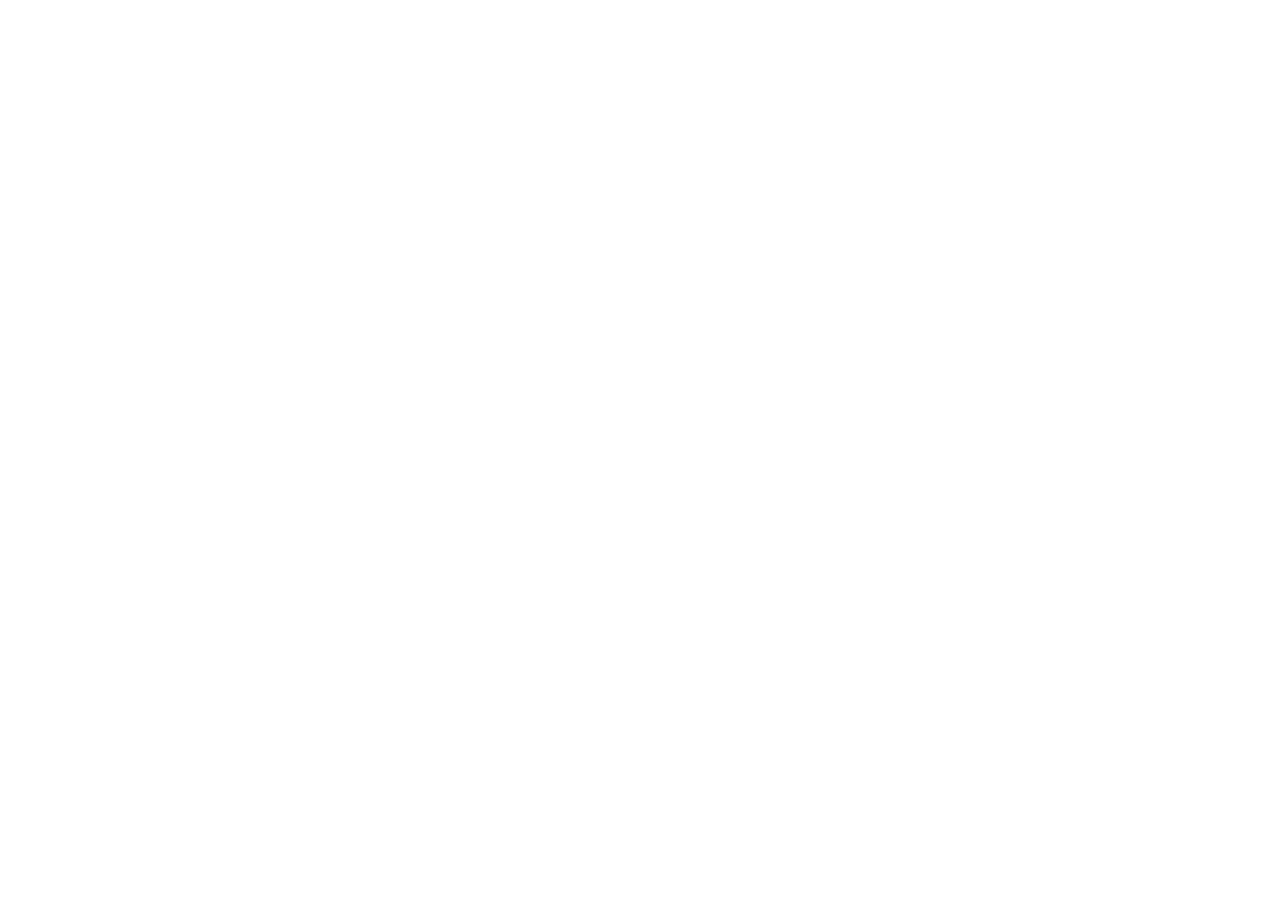
==== commit 9f2ca1f3: "Point walkthrough to current design bible" ====
--- a/website-walkthrough.html
+++ b/website-walkthrough.html
@@ -1,28 +1,13 @@
-<!doctype html><html lang="en"><head><meta charset="utf-8"><meta name="viewport" content="width=device-width,initial-scale=1"><meta name="description" content="Explore FireFlow and FireFlow Light from Persistent Labs. Integrate AI orchestration into your applications or deploy it through Lanni."><title>Persistent Labs | AI Orchestration for Financial Institutions</title><style>
-@font-face{font-family:Red Hat Display;src:url('https://persistentai.org/_next/static/media/8780dfd0812b997c-s.p.5704523e.woff2') format('woff2');font-weight:300 700;font-display:swap}@font-face{font-family:Red Hat Text;src:url('https://persistentai.org/_next/static/media/012bcfd9b166d28a-s.p.fc62c168.woff2') format('woff2');font-weight:300 700;font-display:swap}
-:root{--bg:#1c1e21;--ink:#f6f6f6;--gold:#fbd78e;--muted:#b9bcc2;--line:#ffffff25;--card:#ffffff06;--display:'Red Hat Display',Arial,sans-serif;--text:'Red Hat Text',Arial,sans-serif}*{box-sizing:border-box}html{scroll-behavior:smooth;scroll-padding-top:108px}body{margin:0;background:var(--bg);color:var(--ink);font-family:var(--text);font-size:16px;line-height:1.65}button,input,select,textarea{font:inherit}button,a,input,select,textarea,summary{-webkit-tap-highlight-color:transparent}button,a,summary{touch-action:manipulation}button{cursor:pointer}a{color:inherit;text-decoration:none}button{color:inherit}button:focus-visible,a:focus-visible,summary:focus-visible,input:focus-visible,select:focus-visible,textarea:focus-visible{outline:3px solid #dab46f;outline-offset:5px}button:disabled{cursor:default;opacity:.45}h1,h2,h3,h4{font-family:var(--display);font-weight:500;line-height:1.13;letter-spacing:-.035em;margin:0 0 22px}h1{font-size:clamp(44px,5.7vw,78px)}h2{font-size:clamp(32px,3.4vw,48px)}h3{font-size:27px}p{margin:0 0 20px}strong{font-weight:600}.wrap{width:min(1160px,calc(100% - 64px));margin:auto}.eyebrow{font-size:11px;letter-spacing:.16em;text-transform:uppercase;font-weight:500;color:var(--gold);margin-bottom:22px}.muted,.note{color:var(--muted)}.note{font-size:13px;line-height:1.6}.gold{color:var(--gold)}.pill{border:1px solid var(--line);border-radius:100px;padding:5px 12px;font-size:11px;letter-spacing:.04em;display:inline-flex;align-items:center;gap:8px}.dot{width:6px;height:6px;border-radius:50%;background:var(--gold);display:inline-block}.btn{border:0;display:inline-flex;align-items:center;justify-content:center;gap:30px;border-radius:100px;background:var(--gold);color:#202225;padding:13px 25px;font-size:14px;font-weight:500;line-height:1.5}.btn:hover{background:#ffe7b6;transform:translateY(-1px)}.btn.ghost{background:transparent;border:1px solid var(--line);color:var(--ink)}.small{font-size:12px;padding:8px 17px}.actions{display:flex;gap:12px;flex-wrap:wrap;align-items:center}.skip{position:fixed;top:-100px;left:20px;z-index:100;background:var(--gold);color:#111;padding:10px}.skip:focus{top:10px}header{position:fixed;top:22px;left:0;right:0;z-index:30}.nav{display:flex;align-items:center;gap:24px;background:#efefef;color:#2b2b2b;border-radius:50px;padding:10px 15px 10px 24px;box-shadow:0 8px 35px #0002}.brand{display:flex;align-items:center;gap:10px;font-family:var(--display);font-size:22px;letter-spacing:-.05em;font-weight:600;white-space:nowrap}.brand b{font-weight:400;color:#6c6c6c}.mark{font-size:37px;line-height:1;font-weight:300;color:#999}.nav-links{display:flex;gap:24px;margin-left:auto;align-items:center;font-size:12px}.nav-links a:hover{color:#8c692c}.nav .btn{padding:8px 20px;background:transparent;border:1px solid #aaa;font-size:12px}.menu{display:none;background:none;border:0;color:#222;font-size:20px}.progress{position:fixed;top:0;left:0;height:2px;background:var(--gold);width:0;z-index:50}.hero{position:relative;overflow:hidden;padding:180px 0 60px;background:radial-gradient(ellipse at 76% 28%,#ffffff13,transparent 43%),linear-gradient(120deg,#121212,#26272a 70%,#141618)}.hero-grid{display:grid;grid-template-columns:1.25fr 1fr;gap:55px;align-items:center}.hero-copy{position:relative;z-index:2}.hero-copy p{font-size:18px;color:#c4c5c8;max-width:580px}.hero-copy .eyebrow{color:var(--gold);font-size:11px}.hero h1 span{color:var(--gold)}.hero .actions{margin-top:30px}.glass-art{height:405px;position:relative;display:flex;align-items:center;justify-content:center;perspective:900px;isolation:isolate}.glow{position:absolute;width:110%;height:50%;background:linear-gradient(100deg,#8ce4e54a,#e9e5ba26,#edab506e);filter:blur(45px);transform:rotate(-35deg);z-index:-1}.glass{width:240px;height:340px;border-radius:20px;transform:rotateY(-20deg) rotateZ(10deg);border:1px solid #fff6;background:linear-gradient(135deg,#ffffff1f,#ffffff03 40%,#fbd78e10 75%,#fff3);box-shadow:inset 5px 0 7px #fff3,20px 25px 35px #0007;backdrop-filter:blur(5px);padding:30px 20px;display:flex;flex-direction:column;gap:15px}.glass-head{font-size:11px;color:#eee;letter-spacing:.1em}.glass-node{border:1px solid #ffffff38;border-radius:12px;padding:12px;font-size:19px;background:#1517196b}.glass-node span{display:block;font-size:10px;color:#c5c6c9;letter-spacing:.03em;margin-bottom:5px}.glass-node:last-child{border-color:#fbd78e80;color:var(--gold)}.art-caption{position:absolute;bottom:0;right:0;color:#b9bcc2;font-size:10px;letter-spacing:.1em}.hero-bottom{border-top:1px solid var(--line);display:grid;grid-template-columns:repeat(3,1fr);margin-top:65px;padding-top:23px;gap:30px}.hero-bottom p{font-size:13px;color:var(--muted);margin:0}.hero-bottom strong{color:white;font-weight:400;font-size:17px;display:block;margin-bottom:3px}.section{padding:100px 0;border-top:1px solid #ffffff0c}.section-head{display:flex;justify-content:space-between;gap:40px;align-items:end;margin-bottom:40px}.section-head h2{max-width:650px;margin:0}.section-head p{max-width:340px;color:var(--muted);font-size:14px;margin:0}.two{display:grid;grid-template-columns:1fr 1fr;gap:22px}.card{border:1px solid var(--line);border-radius:24px;background:var(--card);padding:32px}.number{font-size:12px;color:var(--gold);margin-bottom:25px;display:block}.cards .card{display:flex;flex-direction:column}.cards h3{font-size:38px;margin:20px 0 15px}.cards p{color:var(--muted);max-width:410px}.cards .btn{align-self:flex-start;margin-top:auto}.card.featured{background:linear-gradient(140deg,#ffffff0d,#fbd78e06);border-color:#fbd78e70}.tag{font-size:11px;letter-spacing:.08em;text-transform:uppercase;color:var(--muted)}.lanni-band{margin-top:22px;border-radius:24px;padding:35px;background:#fbd78e;color:#212326;display:grid;grid-template-columns:1fr 1fr;gap:50px}.lanni-band h3{font-size:34px;margin:10px 0}.lanni-band .tag{color:#625134}.lanni-band p{font-size:15px;margin-bottom:15px}.lanni-band .btn{background:#222427;color:white}.connector-label{text-align:center;padding:22px 0 0;font-size:11px;color:var(--muted);letter-spacing:.07em}.product-panel{margin-top:25px;display:grid;grid-template-columns:220px 1fr;gap:35px;border-top:1px solid var(--line);padding-top:28px}.tabs{display:flex;gap:8px;flex-wrap:wrap}.tabs button{background:transparent;border:1px solid var(--line);border-radius:100px;padding:10px 18px;font-size:13px}.tabs button[aria-pressed=true]{background:var(--gold);color:#222;border-color:var(--gold)}.vertical{flex-direction:column;align-items:stretch}.vertical button{text-align:left}.product-content h3{font-size:32px}.product-content p{max-width:700px;color:var(--muted)}.mini-grid{display:grid;grid-template-columns:1fr 1fr;gap:15px}.mini{padding:18px;border-left:1px solid #fbd78e70;background:#ffffff04;border-radius:0 12px 12px 0}.mini strong{font-size:15px;display:block;margin-bottom:5px}.mini p{font-size:13px;margin:0}.chooser{background:#151719}.choice-step{margin-bottom:25px}.choice-step legend{font-size:14px;margin-bottom:14px}.choice-step fieldset{padding:0;border:0;margin:0}.option-row{display:grid;grid-template-columns:1fr 1fr;gap:10px}.option{display:block;border:1px solid var(--line);padding:16px;border-radius:16px;cursor:pointer;font-size:15px}.option:has(input:checked){border-color:var(--gold);background:#fbd78e0b}.option input{accent-color:var(--gold);margin-right:8px}.option small{display:block;color:var(--muted);font-size:12px;margin:7px 0 0 23px}.result{background:#f6f6f6;color:#252729;border-radius:24px;padding:36px;display:flex;flex-direction:column;justify-content:center}.result .eyebrow{color:#80612c}.result h3{font-size:34px}.result p{color:#5e6267;font-size:15px}.result-flow{display:flex;align-items:center;gap:10px;flex-wrap:wrap;margin:18px 0 25px;font-size:12px}.result-flow span{border:1px solid #d1d1d1;padding:8px 12px;border-radius:30px}.result-flow .selected{border-color:#bf9c59;background:#fbd78e50}.result .note{font-size:12px}.lanni-section{background:radial-gradient(ellipse at 18% 50%,#fbd78e0a,transparent 45%)}.simulation{border:1px solid #ffffff30;border-radius:24px;overflow:hidden;background:#141619}.sim-top{padding:18px 24px;border-bottom:1px solid var(--line);display:flex;justify-content:space-between;align-items:center}.sim-body{padding:24px;min-height:320px}.bubble{border-radius:18px;padding:15px 18px;font-size:14px;line-height:1.5;margin-bottom:20px}.user-bubble{background:#ffffff0c;margin-left:45px}.agent-bubble{border:1px solid #ffffff20;margin-right:20px}.agent-bubble strong{display:block;color:var(--gold);font-size:12px;margin-bottom:8px}.sim-footer{padding:15px 24px;border-top:1px solid var(--line)}.steps{display:flex;gap:8px;margin-bottom:25px}.steps span{flex:1;height:3px;background:#ffffff20}.steps span.on{background:var(--gold)}.sim-status{font-size:12px;color:var(--gold);margin-bottom:10px}.sim-buttons{display:flex;gap:8px;flex-wrap:wrap}.sim-buttons button{font-size:12px}.workflow-copy{display:flex;flex-direction:column;justify-content:center;padding-right:30px}.workflow-copy h3{font-size:38px}.workflow-copy p{color:var(--muted)}select,input[type=search],textarea{background:#ffffff09;border:1px solid var(--line);border-radius:12px;color:#eee;padding:13px 15px;max-width:100%}select{width:100%;margin-bottom:20px}select option{background:#252729}.architecture{display:grid;grid-template-columns:1fr 1.3fr;gap:60px}.architecture details{border-bottom:1px solid var(--line);padding:20px 0}.architecture summary{cursor:pointer;font-size:21px;list-style:none}.architecture summary::after{content:'+';float:right;color:var(--gold)}.architecture details[open] summary::after{content:'−'}.architecture details p{margin-top:16px;color:var(--muted);font-size:14px}.architecture .tag{display:block;font-size:10px;margin-bottom:8px;color:var(--gold)}.architecture details p:last-child{margin-bottom:0}.light-section{background:#f6f6f6;color:#242629}.light-section .eyebrow{color:#88632c}.light-section .section-head p{color:#666}.map{display:grid;grid-template-columns:260px 1fr;gap:40px}.map-nav{display:flex;flex-direction:column;gap:5px}.map-nav button{border:0;background:transparent;color:#444;text-align:left;padding:12px 17px;border-radius:12px;font-size:14px}.map-nav button[aria-pressed=true]{background:#242629;color:#fbd78e}.map-page{padding:32px;border:1px solid #d9d9d9;border-radius:24px;background:#fff;min-height:300px}.map-page .route{font-size:12px;color:#7b663e;margin-bottom:20px}.map-page h3{font-size:34px}.map-page p{font-size:15px;color:#666}.map-page ol{padding-left:25px;font-size:15px;line-height:2}.map-page a{color:#8a6322;text-decoration:underline;font-size:13px}.library-tools{display:flex;gap:12px;align-items:center;flex-wrap:wrap;margin-bottom:22px}.library-tools input{flex:1;min-width:200px}.count{color:var(--muted);font-size:12px;margin-bottom:15px}.chapter{border-top:1px solid var(--line)}.chapter:last-child{border-bottom:1px solid var(--line)}.chapter>summary{display:flex;gap:25px;align-items:center;cursor:pointer;padding:24px 0;font-family:var(--display);font-size:23px;list-style:none;letter-spacing:-.02em}.chapter>summary::after{content:'+';margin-left:auto;color:var(--gold);font-size:25px}.chapter[open]>summary::after{content:'−'}.chapter-no{font-size:12px;letter-spacing:0;color:var(--muted);min-width:22px}.chapter-body{padding:0 0 35px 47px;max-width:1000px}.chapter-body h3{color:var(--gold);font-size:24px;margin:32px 0 16px}.chapter-body p{font-size:16px;line-height:1.8;white-space:normal}.chapter-body .note{font-size:13px}.chapter-body a{color:var(--gold);text-decoration:underline;overflow-wrap:anywhere}.chapter-body figure{margin:20px 0}.chapter-body img{max-width:100%;width:600px;border-radius:16px}.table-scroll{overflow:auto;margin:25px 0}table{border-collapse:collapse;width:100%;font-size:14px}th,td{padding:16px;border:1px solid var(--line);text-align:left;vertical-align:top;min-width:145px}th{color:var(--gold);background:#ffffff08;font-weight:500}td{color:#d1d3d7}.copy{border:1px solid var(--line);border-radius:100px;background:transparent;float:right;color:var(--muted)}.checklist{display:grid;gap:12px}.check-item{display:flex;gap:16px;align-items:start;border:1px solid var(--line);border-radius:15px;padding:20px;cursor:pointer}.check-item input{accent-color:var(--gold);margin-top:7px;width:17px;height:17px;flex-shrink:0}.check-item strong{display:block;font-size:15px}.check-item small{color:var(--muted);font-size:13px}.check-item:has(input:checked){background:#fbd78e0b;border-color:#fbd78e66}.check-item:has(input:checked) strong{text-decoration:line-through;color:var(--muted)}.launch-side{position:sticky;top:120px;align-self:start}.launch-side h3{font-size:35px}.launch-side textarea{width:100%;min-height:140px;margin:15px 0}.meter{height:4px;background:#ffffff20;border-radius:5px;margin:18px 0}.meter span{display:block;background:var(--gold);height:100%;width:0;transition:width .25s}.footer{padding:45px 0;border-top:1px solid var(--line)}.footer-row{display:flex;justify-content:space-between;gap:30px}.footer p{font-size:12px;color:var(--muted);max-width:550px}.footer a{text-decoration:underline;color:var(--gold)}.toast{position:fixed;bottom:25px;left:50%;transform:translateX(-50%);background:var(--gold);color:#222;border-radius:50px;padding:12px 24px;z-index:60;font-size:13px;box-shadow:0 5px 35px #0006}.toast[hidden],[hidden]{display:none!important}.empty{padding:25px;border:1px solid var(--line);border-radius:16px}.no-js{padding:20px;background:var(--gold);color:#222;margin-top:95px}body:not(.js) .interactive-only{display:none}
-@media(max-width:900px){.nav-links{gap:16px}.nav-links a:nth-child(3){display:none}.hero-grid{gap:20px;grid-template-columns:1.3fr 1fr}.glass{width:200px;height:315px}.architecture{gap:30px}.hero{padding-top:150px}.glass-art{height:360px}.map{grid-template-columns:210px 1fr}}
-@media(max-width:700px){.wrap{width:calc(100% - 36px)}header{top:12px}.nav{padding:10px 15px;gap:10px;position:relative}.brand{font-size:20px}.nav-links{display:none;position:absolute;top:67px;left:0;right:0;background:#efefef;border-radius:22px;padding:20px;flex-direction:column;align-items:stretch;box-shadow:0 15px 30px #0006}.nav-links.open{display:flex}.nav-links a:nth-child(3){display:block}.menu{display:block;margin-left:auto}.nav>.btn{display:none}.hero{padding-top:135px}.hero-grid,.two,.lanni-band,.architecture,.map{grid-template-columns:1fr}.hero-copy p{font-size:16px}.glass-art{height:285px;margin-top:20px}.glass{transform:rotateY(-20deg) rotateZ(8deg) scale(.8);height:320px}.art-caption{right:15px}.hero-bottom{margin-top:35px;gap:15px;grid-template-columns:1fr}.hero-bottom>div{border-bottom:1px solid #ffffff12;padding-bottom:12px}.hero-bottom strong{font-size:15px}.section{padding:65px 0}.section-head{display:block;margin-bottom:30px}.section-head p{margin-top:20px}.card{padding:25px}.lanni-band{padding:28px;gap:10px}.product-panel{grid-template-columns:1fr;gap:25px}.vertical{flex-direction:row}.vertical button{flex:1;padding:10px;font-size:12px;text-align:center}.mini-grid{grid-template-columns:1fr}.option{padding:12px;font-size:13px}.option small{margin-left:0}.result{padding:28px}.result h3{font-size:30px}.workflow-copy{padding-right:0}.sim-body{padding:18px}.map{gap:20px}.map-nav{display:grid;grid-template-columns:1fr 1fr;gap:5px}.map-nav button{padding:10px}.map-page{padding:25px}.chapter>summary{font-size:19px;gap:15px}.chapter-body{padding-left:0}.chapter-body p{font-size:15px}.chapter-no{font-size:10px}.footer-row{display:block}.launch-side{position:static}.copy{float:none;margin-bottom:10px}.library-tools .btn{font-size:11px;padding:10px 13px}.hero h1{font-size:46px}.glass-art .glow{width:80%}}
-@media(prefers-reduced-motion:reduce){html{scroll-behavior:auto}*{transition:none!important;animation:none!important}}
-
-.page[hidden]{display:none!important}.page{min-height:70vh}.hero{padding:170px 0 65px}.hero-copy p{max-width:585px}.hero-grid{grid-template-columns:1.15fr 1fr;gap:70px}.hero h1{font-size:clamp(48px,5.5vw,76px);line-height:1.03;letter-spacing:-.055em}.hero-bottom{margin-top:70px}.hero-bottom strong{font-size:15px}.brand .mark{width:38px;height:25px;display:inline-flex}.brand .mark svg{width:100%;height:100%}.nav-links{gap:27px}.nav-links a[aria-current=page]{color:#856023}.dropdown{position:relative}.drop-toggle{border:0;background:none;color:#2b2b2b;font-size:12px;padding:8px 0}.drop-panel{position:absolute;top:40px;left:-25px;background:#f6f6f6;border:1px solid #ddd;border-radius:20px;width:290px;padding:20px;box-shadow:0 20px 50px #0004}.drop-panel .tag{font-size:9px;color:#777;padding:0 10px}.drop-panel a{display:block;padding:10px;border-radius:10px;font-size:15px;line-height:1.4}.drop-panel a small{display:block;font-size:11px;color:#777;margin-top:2px}.drop-panel a:hover{background:#e8e8e8;color:#222}.drop-panel hr{border:0;border-top:1px solid #ddd;margin:12px 0}.page-hero{padding:165px 0 70px;background:radial-gradient(ellipse at 85% 10%,#fbd78e0c,transparent 55%)}.page-hero h1{max-width:850px;font-size:clamp(43px,5.3vw,70px)}.page-hero p{max-width:660px;color:var(--muted);font-size:18px}.page-hero .actions{margin-top:30px}.breadcrumbs{font-size:12px;color:var(--muted);margin-bottom:36px}.breadcrumbs a:hover{color:var(--gold)}.breadcrumbs span{padding:0 12px;color:#666}.three{display:grid;grid-template-columns:repeat(3,1fr);gap:20px}.use-card{padding:28px;border:1px solid var(--line);border-radius:24px;background:var(--card);display:flex;flex-direction:column}.use-card h3{font-size:26px;line-height:1.15}.use-card p{font-size:14px;color:var(--muted)}.use-card a{font-size:13px;color:var(--gold);margin-top:auto}.use-icon{height:55px;width:55px;border:1px solid #fbd78e40;border-radius:50%;display:grid;place-items:center;color:var(--gold);font-size:24px;margin-bottom:32px}.panel-link:hover{border-color:#fbd78e80;background:#ffffff09}.text-link{display:inline-flex;align-items:center;gap:18px;font-size:14px;color:var(--gold);border-bottom:1px solid #fbd78e55;padding-bottom:4px}.lanni-band .text-link{color:#222;border-color:#2226}.cta{padding:75px 0;background:radial-gradient(ellipse at 85% 50%,#fbd78e1b,transparent 50%),#17191b}.cta .wrap{display:flex;justify-content:space-between;gap:45px;align-items:center}.cta h2{max-width:700px;margin-bottom:15px}.cta p{color:var(--muted);max-width:650px;margin:0}.cta .btn{flex-shrink:0}.footer-grid{display:grid;grid-template-columns:2fr 1fr 1fr 1fr;gap:35px}.footer-grid h4{font-size:13px;color:white;margin-bottom:20px;letter-spacing:0}.footer-grid a{display:block;font-size:13px;color:var(--muted);text-decoration:none;margin:9px 0}.footer-grid a:hover{color:var(--gold)}.footer-grid .brand{color:white;font-size:24px;margin:0 0 20px}.footer-grid p{max-width:255px}.footer-bottom{margin-top:45px;padding-top:22px;border-top:1px solid var(--line);display:flex;justify-content:space-between;font-size:11px;color:var(--muted)}.footer-bottom a{font-size:11px;color:var(--muted);text-decoration:none}.orchestration-art{position:relative;padding:30px 0;min-height:395px;display:flex;flex-direction:column;justify-content:center;isolation:isolate}.orchestration-art:before{content:'';position:absolute;inset:0;background:radial-gradient(ellipse,#fbd78e18,transparent 65%);filter:blur(20px);z-index:-1}.art-top{display:grid;grid-template-columns:1fr 1fr;gap:15px}.art-card{border:1px solid #ffffff40;border-radius:20px;padding:25px 18px;background:linear-gradient(145deg,#ffffff15,#ffffff03);box-shadow:inset 1px 1px 0 #fff2,0 10px 30px #0003}.art-card span{display:block;font-size:10px;color:#bfc1c6;margin-bottom:12px;letter-spacing:.08em}.art-card strong{font-family:var(--display);font-size:25px;font-weight:500;letter-spacing:-.04em;white-space:nowrap}.art-link{height:55px;display:grid;grid-template-columns:1fr 1fr;padding:0 25%}.art-link:before,.art-link:after{content:'';border-bottom:1px solid #fbd78e88;height:28px}.art-link:before{border-left:1px solid #fbd78e88}.art-link:after{border-right:1px solid #fbd78e88}.art-link span{position:absolute;width:1px;height:27px;background:#fbd78e88;left:50%;margin-top:28px}.art-bottom{border:1px solid #fbd78e70;border-radius:18px;text-align:center;padding:18px;background:#fbd78e12}.art-bottom small{display:block;color:var(--gold);font-size:10px;letter-spacing:.08em}.art-bottom strong{font-family:var(--display);font-size:29px;font-weight:400}.art-alternative{text-align:center;font-size:11px;color:var(--muted);margin-top:14px}.orb{width:155px;height:155px;border-radius:50%;background:radial-gradient(circle at 32% 25%,#ffedc9,#e5bd7666 25%,#44464a 50%,#1c1e21 70%);box-shadow:inset -7px -8px 8px #090a0b,0 15px 55px #0005;margin:20px auto}.info-row{display:grid;grid-template-columns:80px 1fr;gap:20px;padding:30px 0;border-top:1px solid var(--line)}.info-row>span{font-size:12px;color:var(--gold)}.info-row h3{font-size:28px}.info-row p{font-size:15px;color:var(--muted);margin-bottom:0}.feature-details{border-top:1px solid var(--line)}.feature-details details{border-bottom:1px solid var(--line);padding:24px 0}.feature-details summary{font-family:var(--display);font-size:25px;list-style:none;cursor:pointer;letter-spacing:-.03em}.feature-details summary:after{content:'+';float:right;color:var(--gold)}.feature-details details[open] summary:after{content:'−'}.feature-details p{font-size:15px;color:var(--muted);margin:20px 0 0;max-width:780px}.form-grid{display:grid;grid-template-columns:1fr 1fr;gap:20px}.field label{display:block;font-size:13px;margin-bottom:8px}.field input,.field textarea,.field select{width:100%;background:#ffffff06;border:1px solid var(--line);border-radius:12px;padding:12px 15px;color:white;font:inherit}.field select{margin:0}.field input:focus,.field textarea:focus{border-color:var(--gold)}.field.full-width{grid-column:1/-1}.contact-grid{display:grid;grid-template-columns:1fr 1.2fr;gap:75px;padding-bottom:80px}.contact-copy h2{font-size:32px}.contact-copy p{color:var(--muted);font-size:15px}.contact-copy ol{padding-left:20px;color:var(--muted);font-size:14px;line-height:2.2}.contact-form{padding:30px;border:1px solid var(--line);border-radius:24px;background:#ffffff03}.contact-form textarea{min-height:125px}.contact-form .note{font-size:11px;margin:20px 0}.success{background:#fbd78e0b;border:1px solid #fbd78e60;padding:24px;border-radius:15px;margin-top:24px}.success h3{font-size:24px}.success p{color:var(--muted);font-size:14px}.success pre{white-space:pre-wrap;overflow-wrap:anywhere;font:inherit;font-size:12px;color:var(--muted);max-height:220px;overflow:auto}.leader{padding-top:10px}.leader .avatar{font-family:var(--display);font-size:65px;letter-spacing:-.06em;height:180px;border:1px solid #ffffff15;background:radial-gradient(ellipse at 60% 30%,#ffffff18,transparent 75%);border-radius:22px;display:flex;align-items:center;justify-content:center;color:#fbd78e99;margin-bottom:25px}.leader h3{font-size:28px;margin:15px 0}.leader p{font-size:14px;color:var(--muted)}.stat-strip{display:grid;grid-template-columns:repeat(3,1fr);gap:25px;padding:30px 0;border-top:1px solid var(--line);border-bottom:1px solid var(--line)}.stat-strip span{font-size:11px;color:var(--gold);display:block;margin-bottom:10px;letter-spacing:.08em}.stat-strip strong{font-size:23px;font-family:var(--display);font-weight:400}.resource-card{display:block;min-height:240px}.resource-card h3{font-size:28px;margin-top:30px}.resource-card p{font-size:14px;color:var(--muted)}.resource-card .arrow{font-size:22px;color:var(--gold);float:right}.tab-content{padding-top:28px}.compare-table th{font-size:18px}.compare-table td:first-child{color:var(--gold);width:26%}.front-preview{background:#f6f6f6;color:#222;border-radius:24px;padding:28px}.front-preview .tag{color:#777}.front-preview .bubble{color:#444}.front-preview .user-bubble{background:#e6e6e6}.front-preview .agent-bubble{border-color:#ddd;background:white}.front-preview .agent-bubble strong{color:#8b6427}.front-preview .pill{border-color:#ccc;font-size:10px;color:#6c6c6c}.front-preview .review-line{font-size:12px;padding:15px;background:#fbd78e5c;border:1px solid #dfc084;border-radius:12px}.front-preview .preview-head{display:flex;align-items:center;justify-content:space-between;margin-bottom:30px}.form-error{color:#fbd78e;font-size:13px}.page .hero-copy .eyebrow{font-size:10px}.top-link{display:inline-flex;align-items:center;gap:10px;color:var(--gold);font-size:13px}.screenshot-label{font-size:10px;letter-spacing:.06em;color:var(--muted);margin-top:16px;text-align:center}
-@media(max-width:900px){.hero-grid{gap:35px}.art-card{padding:22px 13px}.art-card strong{font-size:22px}.nav-links{gap:16px}.contact-grid{gap:35px}.three{gap:13px}.use-card{padding:22px}}
-@media(max-width:700px){.hero-grid,.contact-grid,.three{grid-template-columns:1fr}.hero{padding-top:135px}.hero h1{font-size:48px}.hero-grid{gap:10px}.orchestration-art{min-height:310px;padding:25px 5px 0}.hero-bottom{margin-top:35px}.art-card{padding:22px}.art-card strong{font-size:24px}.nav-links a:nth-child(3){display:block}.nav-links .dropdown{text-align:left}.drop-toggle{font-size:14px;width:100%;text-align:left}.drop-panel{position:static;width:100%;box-shadow:none;padding:10px;border:0;background:#e5e5e5;margin-top:8px}.page-hero{padding:130px 0 45px}.page-hero h1{font-size:44px}.page-hero p{font-size:16px}.cta .wrap{display:block}.cta .btn{margin-top:25px}.cta{padding:55px 0}.footer-grid{grid-template-columns:1fr 1fr;gap:25px}.footer-grid>div:first-child{grid-column:1/-1}.footer-bottom{display:block}.footer-bottom a{display:inline-block;margin-top:15px}.form-grid{grid-template-columns:1fr}.contact-form{padding:23px}.contact-grid{gap:20px}.stat-strip{grid-template-columns:1fr;gap:22px}.stat-strip>div{padding-bottom:15px;border-bottom:1px solid #ffffff10}.front-preview{padding:22px}.hero .btn{font-size:13px;gap:20px}.leader .avatar{height:130px}.page .lanni-band{gap:20px}.page .option-row{grid-template-columns:1fr 1fr}.info-row{grid-template-columns:40px 1fr}.hero-bottom>div:last-child{border:0}.section-head h2{font-size:34px}.workflow-copy h2{font-size:35px}}
-@media print{header,footer,.actions,button,form{display:none!important}.page[hidden]{display:none!important}body{color:#111;background:#fff}.section,.hero,.page-hero{padding:25px 0;background:#fff}.wrap{width:100%}p,.muted,.note{color:#333!important}h1,h2,h3{color:#111}.card,.use-card{border-color:#ccc}.hero-grid,.two,.three{display:block}.orchestration-art{display:none}a{color:#222!important}}
- .mobile-contact{display:none!important}@media(max-width:700px){.mobile-contact{display:block!important}}</style></head><body><a class="skip" href="#main">Skip to content</a><div class="progress" id="progress"></div><header><nav class="wrap nav" aria-label="Main navigation"><a class="brand" href="#/home"><span class="mark" aria-hidden="true"><svg viewBox="0 0 55 30" fill="none"><path d="M27.5 15C19-2 2 0 2 15s17 17 25.5 0S53-2 53 15s-17 17-25.5 0Z" stroke="currentColor" stroke-width="1.3"/><path d="M10 26 44 4" stroke="currentColor" stroke-width=".7"/></svg></span>Persistent <b>Labs</b></a><button class="menu" id="menu" aria-expanded="false" aria-controls="nav-links" aria-label="Toggle navigation">☰</button><div class="nav-links" id="nav-links"><div class="dropdown"><button class="drop-toggle" id="products-toggle" aria-expanded="false" aria-controls="products-menu">Products ⌄</button><div class="drop-panel" id="products-menu" hidden><span class="tag">Orchestration</span><a href="#/fireflow">FireFlow<small>Full orchestration</small></a><a href="#/fireflow-light">FireFlow Light<small>Focused deployments</small></a><hr><span class="tag">Agent front end</span><a href="#/lanni">Lanni<small>Either FireFlow version, bundled</small></a><hr><a href="#/home/compare">Compare your options →</a></div></div><a href="#/financial-institutions">Financial Institutions</a><a href="#/resources">Resources</a><a href="#/about">About</a><a class="mobile-contact" href="#/contact">Book a demo ↗</a></div><a class="btn" href="#/contact">Book a demo ↗</a></nav></header><main id="main"><div class="page" id="page-home"><section class="hero"><div class="wrap"><div class="hero-grid"><div class="hero-copy"><p class="eyebrow">AI orchestration for regulated finance</p><h1>Put AI to work.<br><span>Keep control.</span></h1><p>Persistent Labs builds AI orchestration for regulated financial institutions. Choose FireFlow or FireFlow Light, then connect it to your own application or deploy it through Lanni, our agent front end.</p><div class="actions"><a class="btn " href="#/contact">Book a demo <span aria-hidden="true">↗</span></a><a class="btn ghost" href="#/home/products">Explore our products <span aria-hidden="true">↗</span></a></div></div><div class="orchestration-art" role="img" aria-label="FireFlow and FireFlow Light are the two orchestration options. Either powers Lanni or your application."><div class="art-top"><div class="art-card"><span>FULL ORCHESTRATION</span><strong>FireFlow</strong></div><div class="art-card"><span>LIGHTER ORCHESTRATION</span><strong>FireFlow Light</strong></div></div><div class="art-link"><span></span></div><div class="art-bottom"><small>AGENT FRONT END · EITHER VERSION BUNDLED</small><strong>Lanni</strong></div><div class="art-alternative">Or integrate orchestration into your own application.</div></div></div><div class="hero-bottom"><div><strong>Choose your orchestration</strong><p>FireFlow or FireFlow Light</p></div><div><strong>Choose your experience</strong><p>Your application or Lanni</p></div><div><strong>Built around your institution</strong><p>Your workflows, systems and requirements</p></div></div></div></section>
-<section class="section" id="home-products"><div class="wrap"><div class="eyebrow">Choose your orchestration</div><div class="section-head"><h2>Two versions.<br>A clear fit for your deployment.</h2><p>Start with the workflow you want to put into use. Choose the orchestration that fits its scope.</p></div><div class="two cards"><article class="card featured"><span class="tag">Full orchestration</span><h3>FireFlow</h3><p>Our full orchestration solution for regulated financial operations. Coordinate agents, tools and workflows around the requirements of your institution.</p><a class="btn ghost" href="#/fireflow">Explore FireFlow <span aria-hidden="true">↗</span></a></article><article class="card"><span class="tag">Lighter orchestration</span><h3>FireFlow Light</h3><p>A lighter orchestration solution for focused deployments. Bring FireFlow into a streamlined setup, matched to the scope of your use case.</p><a class="btn ghost" href="#/fireflow-light">Explore FireFlow Light <span aria-hidden="true">↗</span></a></article></div><div class="connector-label">EITHER VERSION. YOUR APPLICATION OR LANNI. ↓</div><article class="lanni-band"><div><span class="tag">Agent front end</span><h3>Meet Lanni.<br>Orchestration already built in.</h3></div><div><p>Lanni brings your workflows into an agent experience people can use. Deploy it with FireFlow or FireFlow Light already bundled.</p><a class="text-link" href="#/lanni">Explore Lanni <span>↗</span></a></div></article></div></section>
-<section class="section chooser" id="home-compare"><div class="wrap"><div class="eyebrow">Find your fit</div><div class="section-head"><h2>Choose how<br>your teams use it.</h2><p>Integrate orchestration into your existing application, or deploy it through Lanni.</p></div><div class="two"><div><div class="choice-step"><fieldset><legend>01 — Choose your orchestration</legend><div class="option-row"><label class="option"><input type="radio" name="engine" value="FireFlow" checked>FireFlow<small>Full orchestration</small></label><label class="option"><input type="radio" name="engine" value="FireFlow Light">FireFlow Light<small>Focused deployments</small></label></div></fieldset></div><div class="choice-step"><fieldset><legend>02 — Choose your experience</legend><div class="option-row"><label class="option"><input type="radio" name="front" value="Lanni" checked>Lanni<small>Agent front end bundled</small></label><label class="option"><input type="radio" name="front" value="Your application">Your application<small>Integrate orchestration</small></label></div></fieldset></div><a href="#/contact" class="text-link">Need help choosing? Talk to us ↗</a></div><div class="result" aria-live="polite"><div class="eyebrow">Your deployment</div><h3 id="configuration-title">Lanni with FireFlow</h3><div class="result-flow" id="configuration-flow"></div><p id="configuration-description"></p><div class="actions"><a class="btn small" id="discuss-config" href="#/contact">Discuss this configuration ↗</a></div></div></div></div></section>
-<section class="section"><div class="wrap architecture"><div><div class="eyebrow">Built around institutional control</div><h2>Define what agents can do.<br><span class="gold">Keep people in control.</span></h2></div><div><p class="muted">FireFlow is designed for workflows where actions, access and accountability matter. Set where people review. Keep a record of what happened.</p><div class="feature-details"><details open><summary>Define permitted actions</summary><p>Build the workflow around the actions and connected tools your institution allows.</p></details><details><summary>Place review where it matters</summary><p>Make authorization a deliberate step in the process, separate from the work an agent prepares.</p></details><details><summary>Understand what happened</summary><p>Inspect the execution record to help teams investigate activity and understand an outcome.</p></details></div><a class="text-link" style="margin-top:25px" href="#/financial-institutions">FireFlow for financial institutions ↗</a></div></div></section>
-<section class="section"><div class="wrap"><div class="eyebrow">Financial workflows</div><div class="section-head"><h2>Start with a workflow<br>that matters.</h2><p>Bring agent capabilities into practical operational work.</p></div><div class="three"><article class="use-card"><div class="use-icon" aria-hidden="true">⊞</div><h3>Operations support</h3><p>Help teams collect information, prepare a case and coordinate the next step across connected systems.</p><a href="#/financial-institutions/operations">Explore the workflow ↗</a></article><article class="use-card"><div class="use-icon" aria-hidden="true">↗</div><h3>Transaction preparation</h3><p>Use agents to assemble the information needed for a payment or transfer, with review and authorization defined in the workflow.</p><a href="#/financial-institutions/transactions">Explore the workflow ↗</a></article><article class="use-card"><div class="use-icon" aria-hidden="true">⌕</div><h3>Review and investigation</h3><p>Give teams a clearer view of workflow activity when they need to investigate an exception or understand an outcome.</p><a href="#/financial-institutions/review">Explore the workflow ↗</a></article></div></div></section>
-<section class="section"><div class="wrap two"><div><div class="eyebrow">Built by Persistent Labs</div><h2>The orchestration<br>behind useful AI.</h2></div><div><p class="muted">We bring financial-market experience, engineering and product strategy together to help institutions put AI into practical use.</p><p class="muted">Our focus is the infrastructure that connects agent capabilities to the work an organization needs to get done.</p><div class="actions"><a class="text-link" href="#/about">Meet the team ↗</a><a class="text-link" href="#/resources/architecture">Explore the architecture ↗</a></div></div></div></section><section class="cta"><div class="wrap"><div><h2>What would you like your agents to do?</h2><p>Tell us about the workflow, the systems involved and the controls it requires. We will help you explore the right FireFlow version and whether Lanni fits your deployment.</p></div><a class="btn " href="#/contact">Book a demo <span aria-hidden="true">↗</span></a></div></section></div><div class="page" id="page-fireflow" hidden><section class="page-hero"><div class="wrap"><div class="breadcrumbs"><a href="#/home">Persistent Labs</a><span>/</span>FireFlow</div><p class="eyebrow">FireFlow</p><h1>AI orchestration for regulated financial operations.</h1><p>FireFlow coordinates agents, tools and workflow steps within the structure your institution defines. Build the process around permitted actions, human review and the records your teams need to understand execution.</p><div class="actions"><a class="btn " href="#/contact">Book a FireFlow demo <span aria-hidden="true">↗</span></a><a class="top-link" href="#/home/compare">Compare orchestration versions →</a></div></div></section><section class="section"><div class="wrap"><div class="eyebrow">Full orchestration</div><div class="section-head"><h2>Design the workflow.<br>Define the boundaries.</h2><p>Bring specialized agents and connected systems together around a defined operational task.</p></div><div class="two"><article class="card"><span class="number">01</span><h3>Build workflows visually</h3><p class="muted">Connect reusable steps into a process your team can inspect and refine. Build workflows around the systems and agents your task requires.</p></article><article class="card"><span class="number">02</span><h3>Place review where it matters</h3><p class="muted">Make approval a deliberate part of the workflow. Separate the work an agent prepares from the action an authorized person approves.</p></article><article class="card"><span class="number">03</span><h3>Carry work across interruptions</h3><p class="muted">Use durable execution to preserve workflow progress and support recovery. Define recovery behavior alongside the systems involved.</p></article><article class="card"><span class="number">04</span><h3>Keep the execution record</h3><p class="muted">Inspect recorded steps, inputs and outputs. Give operations and technical teams a shared basis for investigation.</p></article></div></div></section><section class="section chooser"><div class="wrap two"><div><div class="eyebrow">An illustrative workflow</div><h2>Prepare a payment.<br>Put review in the process.</h2><p class="muted">An agent gathers the payment details. The workflow checks the required information and routes the proposal for review. An authorized user approves or rejects it.</p><p class="note">Connected payment systems and authorization policies determine the production implementation.</p><a class="text-link" href="#/lanni/demo">Explore a workflow example ↗</a></div><div class="front-preview"><div class="preview-head"><strong>Lanni</strong><span class="pill">Illustrative workflow</span></div><div class="bubble user-bubble">Prepare a payment proposal for my review.</div><div class="bubble agent-bubble"><strong>Lanni</strong>I've gathered the payment details and prepared the proposal.<br><br><div class="review-line">Payment proposal<br><strong style="margin:5px 0 0">Ready for your review</strong></div></div><p style="font-size:12px;color:#737373;margin-bottom:0">The workflow defines what happens next.</p></div></div></section><section class="section"><div class="wrap"><div class="eyebrow">Deployment</div><div class="section-head"><h2>Use FireFlow<br>where your work happens.</h2><p>Discuss your infrastructure, model choices and integration boundaries with our team.</p></div><div class="two"><article class="card"><h3>In your application.</h3><p class="muted">Integrate FireFlow into the experience your team is building, connected to your tools and workflows.</p><a class="btn ghost" href="#/contact">Discuss an integration <span aria-hidden="true">↗</span></a></article><article class="card featured"><h3>Through Lanni.</h3><p class="muted">Deploy FireFlow with Lanni as the agent front end, giving teams a conversational way to use the workflows you configure.</p><a class="btn ghost" href="#/lanni">Explore Lanni <span aria-hidden="true">↗</span></a></article></div></div></section><section class="cta"><div class="wrap"><div><h2>Start with one operational use case.</h2><p>Bring us a workflow and the requirements around it. We will explore how FireFlow can fit your systems and operating model.</p></div><a class="btn " href="#/contact">Book a FireFlow demo <span aria-hidden="true">↗</span></a></div></section></div><div class="page" id="page-fireflow-light" hidden><section class="page-hero"><div class="wrap"><div class="breadcrumbs"><a href="#/home">Persistent Labs</a><span>/</span>FireFlow Light</div><p class="eyebrow">FireFlow Light</p><h1>A lighter way to deploy orchestration.</h1><p>FireFlow Light offers a streamlined version of our orchestration solution for focused deployments. Choose it when its scope fits the workflow you want to put into use.</p><div class="actions"><a class="btn " href="#/contact">Discuss FireFlow Light <span aria-hidden="true">↗</span></a><a class="top-link" href="#/home/compare">Compare orchestration versions →</a></div></div></section><section class="section"><div class="wrap two"><div><div class="eyebrow">Focused deployments</div><h2>Start with a clear<br>operational task.</h2><p class="muted">Identify what the agent should do, the systems it needs and where people remain involved. We will help you assess whether FireFlow Light is the right fit.</p><div class="orb" aria-hidden="true"></div></div><div><article class="info-row"><span>01</span><div><h3>Define the workflow</h3><p>Start with a focused task and the outcome your users need.</p></div></article><article class="info-row"><span>02</span><div><h3>Map the connections</h3><p>Identify the tools, information and systems required to carry out that task.</p></div></article><article class="info-row"><span>03</span><div><h3>Assess the requirements</h3><p>Explore workflow complexity, access, review, infrastructure and operational support.</p></div></article></div></div></section><section class="section chooser"><div class="wrap"><div class="eyebrow">Choose your experience</div><div class="section-head"><h2>In your application.<br>Or already bundled in Lanni.</h2><p>Connect FireFlow Light to the experience you are building, or deploy an agent front end with orchestration included.</p></div><div class="two"><article class="card"><h3>Your application</h3><p class="muted">Bring orchestration into your existing user experience and connect the workflows you want to put into use.</p><a class="btn ghost" href="#/contact">Discuss your application <span aria-hidden="true">↗</span></a></article><article class="card featured"><h3>Lanni + FireFlow Light</h3><p class="muted">Give users an agent front end for your configured workflows, with FireFlow Light already bundled.</p><a class="btn ghost" href="#/lanni">Explore Lanni <span aria-hidden="true">↗</span></a></article></div></div></section><section class="section"><div class="wrap architecture"><div><div class="eyebrow">Find the right fit</div><h2>Match the product<br>to the requirements.</h2></div><div><p class="muted">Choosing an orchestration version starts with the needs of your deployment. Our team can walk through the scope, integrations and support your workflow requires.</p><a class="text-link" href="#/home/compare">Explore both orchestration options ↗</a></div></div></section><section class="cta"><div class="wrap"><div><h2>Let’s explore your focused deployment.</h2><p>Tell us what you want to put into use. We will help you compare FireFlow Light with FireFlow against your requirements.</p></div><a class="btn " href="#/contact">Discuss FireFlow Light <span aria-hidden="true">↗</span></a></div></section></div><div class="page" id="page-lanni" hidden><section class="page-hero"><div class="wrap"><div class="breadcrumbs"><a href="#/home">Persistent Labs</a><span>/</span>Lanni</div><p class="eyebrow">Lanni</p><h1>Your agent front end.<br><span class="gold">Powered by FireFlow.</span></h1><p>Lanni brings FireFlow orchestration into a deployable agent experience. Choose FireFlow or FireFlow Light already bundled, then connect the workflows and tools your teams need.</p><div class="actions"><a class="btn " href="#/contact">Discuss a Lanni deployment <span aria-hidden="true">↗</span></a><a class="top-link" href="#/home/compare">Compare orchestration versions →</a></div></div></section><section class="section"><div class="wrap"><div class="eyebrow">Request. Review. Act.</div><div class="section-head"><h2>From a request<br>to a working process.</h2><p>Lanni provides the agent experience. Your chosen FireFlow version provides the orchestration behind it.</p></div><div class="three"><article class="card"><span class="number">01</span><h3>Request</h3><p class="muted">A user describes what they need through Lanni.</p></article><article class="card"><span class="number">02</span><h3>Review</h3><p class="muted">The agent presents relevant information and the review steps configured for the workflow.</p></article><article class="card"><span class="number">03</span><h3>Act</h3><p class="muted">The selected orchestration version coordinates the next steps through connected tools and systems.</p></article></div></div></section><section class="section lanni-section" id="lanni-demo"><div class="wrap two"><div class="workflow-copy"><div class="eyebrow">Explore the experience</div><h2>A conversation.<br>A defined workflow.</h2><p>See how a request can become a prepared proposal, with a human review step before the configured next action.</p><label for="scenario" class="tag">Choose an illustrative workflow</label><select id="scenario"><option value="payment">Transaction preparation</option><option value="operations">Operations support</option><option value="investigation">Review and investigation</option></select><p class="note">This example shows the interaction pattern. Production behavior follows your workflow, integrations and authorization policies.</p></div><div class="simulation"><div class="sim-top"><strong>Lanni</strong><span class="pill"><span class="dot"></span>Interactive example</span></div><div class="sim-body"><div class="steps" aria-hidden="true"><span></span><span></span><span></span><span></span></div><div class="sim-status" id="sim-status" aria-live="polite"></div><div class="bubble user-bubble" id="sim-request"></div><div class="bubble agent-bubble" aria-live="polite"><strong>Lanni · workflow assistant</strong><div id="sim-response"></div></div><div class="sim-buttons"><button class="btn small" id="sim-next">Prepare request →</button><button class="btn ghost small" id="sim-reject" hidden>Reject</button><button class="btn ghost small" id="sim-reset">Reset</button></div></div><div class="sim-footer note">Illustrative interaction. No live systems or transactions are connected.</div></div></div></section><section class="section chooser"><div class="wrap"><div class="eyebrow">Bundled orchestration</div><div class="section-head"><h2>Choose the orchestration<br>behind Lanni.</h2><p>Both configurations use Lanni as the agent front end. Deployment scope follows your chosen orchestration version.</p></div><div class="two"><article class="card featured"><span class="tag">Full orchestration</span><h3 style="margin-top:20px">Lanni with FireFlow</h3><p class="muted">The Lanni agent experience bundled with the full orchestration offering. Explore the requirements of your institutional workflow.</p><a class="btn ghost" href="#/fireflow">Explore FireFlow <span aria-hidden="true">↗</span></a></article><article class="card"><span class="tag">Lighter orchestration</span><h3 style="margin-top:20px">Lanni with FireFlow Light</h3><p class="muted">The Lanni agent experience bundled with the lighter orchestration offering. Explore the fit for a focused deployment.</p><a class="btn ghost" href="#/fireflow-light">Explore FireFlow Light <span aria-hidden="true">↗</span></a></article></div></div></section><section class="section"><div class="wrap two"><div><div class="eyebrow">Conversation & context</div><h2>A useful agent experience<br>needs more than a text box.</h2></div><div><p class="muted">Lanni brings interaction and orchestration into one deployment, with conversation and memory capabilities as part of the experience you configure.</p><a class="text-link" href="#/resources/architecture">Explore the connected architecture ↗</a></div></div></section><section class="cta"><div class="wrap"><div><h2>Bring your workflow to Lanni.</h2><p>Tell us what your users need to accomplish. We will help you explore the right orchestration version and the integrations needed to make it useful.</p></div><a class="btn " href="#/contact">Discuss a Lanni deployment <span aria-hidden="true">↗</span></a></div></section></div><div class="page" id="page-financial-institutions" hidden><section class="page-hero"><div class="wrap"><div class="breadcrumbs"><a href="#/home">Persistent Labs</a><span>/</span>Financial Institutions</div><p class="eyebrow">Financial Institutions</p><h1>Bring AI into the workflows<br>your institution runs on.</h1><p>Start with a practical operational task and the controls around it. Persistent Labs helps you explore how FireFlow orchestration and the Lanni agent experience can fit your institution.</p><div class="actions"><a class="btn " href="#/contact">Discuss your use case <span aria-hidden="true">↗</span></a><a class="top-link" href="#/home/compare">Compare orchestration versions →</a></div></div></section><section class="section"><div class="wrap"><div class="three"><article class="use-card"><div class="use-icon" aria-hidden="true">⊞</div><h3>Operations support</h3><p>Help teams collect information, prepare a case and coordinate the next step across connected systems.</p><a href="#/financial-institutions/operations">Explore the workflow ↗</a></article><article class="use-card"><div class="use-icon" aria-hidden="true">↗</div><h3>Transaction preparation</h3><p>Use agents to assemble the information needed for a payment or transfer, with review and authorization defined in the workflow.</p><a href="#/financial-institutions/transactions">Explore the workflow ↗</a></article><article class="use-card"><div class="use-icon" aria-hidden="true">⌕</div><h3>Review and investigation</h3><p>Give teams a clearer view of workflow activity when they need to investigate an exception or understand an outcome.</p><a href="#/financial-institutions/review">Explore the workflow ↗</a></article></div></div></section><section class="section chooser" id="financial-institutions-operations"><div class="wrap two"><div><div class="eyebrow">01 / Financial workflows</div><h2>Coordinate the next step.</h2><p class="muted">Help teams assemble the information needed to move operational work forward.</p></div><div class="feature-details"><details open><summary>Collect the information</summary><p>Bring information from connected systems into the configured workflow.</p></details><details ><summary>Prepare a case</summary><p>Give the team a structured basis for the next step.</p></details><details ><summary>Route for review</summary><p>Place human review and handoff where the operational process requires it.</p></details></div></div></section><section class="section " id="financial-institutions-transactions"><div class="wrap two"><div><div class="eyebrow">02 / Financial workflows</div><h2>Prepare the action.<br>Define the authorization.</h2><p class="muted">Use agents to assemble the details for a payment or transfer, with authorization defined in the workflow.</p></div><div class="feature-details"><details open><summary>Assemble the proposal</summary><p>Gather the required details from the systems connected to the workflow.</p></details><details ><summary>Request human review</summary><p>Separate proposal preparation from approval by an authorized person.</p></details><details ><summary>Follow the configured process</summary><p>Execution follows the connected system and the institution’s authorization policies.</p></details></div></div></section><section class="section chooser" id="financial-institutions-review"><div class="wrap two"><div><div class="eyebrow">03 / Financial workflows</div><h2>Understand the workflow.<br>Investigate the exception.</h2><p class="muted">Help operations and technical teams inspect workflow activity and understand an outcome.</p></div><div class="feature-details"><details open><summary>Inspect the record</summary><p>Review recorded steps, inputs and outputs.</p></details><details ><summary>Examine the exception</summary><p>Bring the relevant workflow information together for investigation.</p></details><details ><summary>Coordinate the follow-up</summary><p>Route the findings through the review process you configure.</p></details></div></div></section><section class="section"><div class="wrap"><div class="eyebrow">A practical evaluation path</div><div class="section-head"><h2>Start with the task.<br>Work through the requirements.</h2></div><div class="stat-strip"><div><span>01 / DISCOVER</span><strong>Workflow & control needs</strong></div><div><span>02 / SCOPE</span><strong>Systems & deployment</strong></div><div><span>03 / CONFIGURE</span><strong>Orchestration & experience</strong></div></div></div></section><section class="cta"><div class="wrap"><div><h2>Show us the workflow.</h2><p>We will help you assess the orchestration, integrations and user experience it needs.</p></div><a class="btn " href="#/contact">Discuss your use case <span aria-hidden="true">↗</span></a></div></section></div><div class="page" id="page-resources" hidden><section class="page-hero"><div class="wrap"><div class="breadcrumbs"><a href="#/home">Persistent Labs</a><span>/</span>Resources</div><p class="eyebrow">Resources</p><h1>Understand how<br>FireFlow works.</h1><p>Explore product documentation, implementation guidance and the thinking behind our orchestration approach.</p><div class="actions"><a class="btn " href="#/contact">Talk to our team <span aria-hidden="true">↗</span></a><a class="top-link" href="#/home/compare">Compare orchestration versions →</a></div></div></section><section class="section"><div class="wrap"><div class="two"><a class="card resource-card panel-link" href="https://docs.persistentai.org/" target="_blank" rel="noopener noreferrer"><span class="tag">Documentation</span><span class="arrow">↗</span><h3>Build with FireFlow</h3><p>Explore the product overview, concepts and developer guidance.</p></a><a class="card resource-card panel-link" href="https://persistentai.substack.com/p/fireflow-stack-vision" target="_blank" rel="noopener noreferrer"><span class="tag">Architecture</span><span class="arrow">↗</span><h3>Explore the stack</h3><p>Read the technical vision behind orchestration, conversation and persistent memory.</p></a><a class="card resource-card panel-link" href="https://persistentai.substack.com/p/fireflow-how-fireflow-brings-ai-agents" target="_blank" rel="noopener noreferrer"><span class="tag">Perspective</span><span class="arrow">↗</span><h3>Why FireFlow</h3><p>Explore the approach to accurate and predictable agent outcomes.</p></a><a class="card resource-card panel-link" href="https://github.com/Persistent-AI" target="_blank" rel="noopener noreferrer"><span class="tag">Product & engineering</span><span class="arrow">↗</span><h3>Explore our work</h3><p>Find repositories and technical resources from Persistent AI.</p></a></div></div></section><section class="section chooser" id="resources-architecture"><div class="wrap architecture"><div><div class="eyebrow">A connected architecture</div><h2>Orchestration.<br>Conversation.<br>Persistent context.</h2><p class="muted">The technology works together to support the workflows your teams deploy.</p></div><div><details open><summary><span class="tag">Coordinate work</span>FireFlow orchestration</summary><p>FireFlow coordinates agents, tools and workflow steps. Choose the full or lighter orchestration offering, then integrate it into your application or deploy it through Lanni.</p></details><details><summary><span class="tag">Enable interaction</span>Conversation / FlameChorus</summary><p>FlameChorus is the underlying conversation service. Lanni brings the agent experience to users, with the chosen FireFlow orchestration version bundled into the deployment.</p></details><details><summary><span class="tag">Carry context</span>Persistent memory / MemoryTree</summary><p>MemoryTree provides persistent memory within the architecture. Discuss the conversation and memory capabilities available for your chosen deployment with the team.</p></details></div></div></section><section class="section"><div class="wrap"><div class="eyebrow">Keep exploring</div><h2>From concepts to implementation.</h2><div class="actions"><a class="btn ghost" href="https://docs.persistentai.org/developer/getting-started/installation" target="_blank" rel="noopener noreferrer">Installation guide ↗</a><a class="btn ghost" href="https://docs.persistentai.org/guide/concepts/flow-control" target="_blank" rel="noopener noreferrer">Flow control ↗</a><a class="btn ghost" href="https://persistentai.substack.com/" target="_blank" rel="noopener noreferrer">Product updates ↗</a></div></div></section><section class="cta"><div class="wrap"><div><h2>What would you like your agents to do?</h2><p>Tell us about the workflow, the systems involved and the controls it requires. We will help you explore the right FireFlow version and whether Lanni fits your deployment.</p></div><a class="btn " href="#/contact">Book a demo <span aria-hidden="true">↗</span></a></div></section></div><div class="page" id="page-about" hidden><section class="page-hero"><div class="wrap"><div class="breadcrumbs"><a href="#/home">Persistent Labs</a><span>/</span>About Persistent Labs</div><p class="eyebrow">About Persistent Labs</p><h1>We build the orchestration<br>behind useful AI.</h1><p>Persistent Labs brings financial-market experience, engineering and product strategy together. We help institutions turn AI capabilities into practical workflows.</p><div class="actions"><a class="btn " href="#/contact">Get in touch <span aria-hidden="true">↗</span></a><a class="top-link" href="#/home/compare">Compare orchestration versions →</a></div></div></section><section class="section"><div class="wrap two"><div><div class="eyebrow">Our focus</div><h2>Connect agent capabilities<br>to the work that matters.</h2></div><div><p class="muted">We build FireFlow and FireFlow Light, with Lanni as a deployable agent front end. Our focus is the infrastructure that connects AI to the workflows, systems and controls an institution needs.</p><p class="muted">Start with a practical operational task. Define the requirements around it. Build a path to useful deployment.</p><a class="text-link" href="#/home/products">Explore our products ↗</a></div></div></section><section class="section chooser"><div class="wrap"><div class="eyebrow">Leadership</div><div class="section-head"><h2>Experience across finance,<br>engineering and product.</h2></div><div class="three"><article class="leader"><div class="avatar" aria-hidden="true">MS</div><span class="tag">Co-Founder & CEO</span><h3>Mike Sarvodaya</h3><p>Former proprietary trading and hedge fund quant and risk manager. Institutional digital asset strategy experience since 2016 and AI solutions architecture since 2022.</p></article><article class="leader"><div class="avatar" aria-hidden="true">VM</div><span class="tag">Co-Founder & CTO</span><h3>Vladimir Maslyakov</h3><p>Technology leader with more than 27 years of experience across fintech, finance and web3, including co-founding and scaling Blum Crypto.</p></article><article class="leader"><div class="avatar" aria-hidden="true">MR</div><span class="tag">Co-Founder · Non-Executive</span><h3>Max Rabinovitch</h3><p>Business strategist involved in the launch and growth of the Chiliz ecosystem and the emergence of SportFi as a vertical.</p></article></div></div></section><section class="cta"><div class="wrap"><div><h2>Let’s put your first workflow into focus.</h2><p>Tell us what your institution wants to accomplish. We will help you explore the orchestration and user experience it needs.</p></div><a class="btn " href="#/contact">Get in touch <span aria-hidden="true">↗</span></a></div></section></div><div class="page" id="page-contact" hidden><section class="page-hero"><div class="wrap"><div class="breadcrumbs"><a href="#/home">Persistent Labs</a><span>/</span>Contact</div><p class="eyebrow">Let’s build something useful</p><h1>Let’s explore<br>your first workflow.</h1><p>Tell us what you want to put into operation. We will help you explore FireFlow, FireFlow Light and Lanni against your requirements.</p></div></section><div class="wrap contact-grid"><div class="contact-copy"><h2>A practical starting point.</h2><p>Bring a workflow, the systems involved and the controls it requires. Together, we can explore the right orchestration version and whether Lanni fits the deployment.</p><ol><li>Discuss the use case and its requirements.</li><li>Explore integrations and deployment options.</li><li>Scope the next step with your team.</li></ol><div class="orb" aria-hidden="true"></div></div><form class="contact-form" id="contact-form"><div class="form-grid"><div class="field"><label for="name">Name</label><input id="name" name="name" required autocomplete="name" maxlength="120" placeholder="Your name"></div><div class="field"><label for="email">Work email</label><input id="email" name="email" type="email" required autocomplete="email" maxlength="200" placeholder="you@institution.com"></div><div class="field full-width"><label for="organization">Organization</label><input id="organization" name="organization" required autocomplete="organization" maxlength="200" placeholder="Your institution"></div><div class="field full-width"><label for="interest">Product interest</label><select id="interest" name="interest"><option>Help me choose</option>FireFlow</option><option>FireFlow Light</option><option>Lanni</option></select></div><div class="field full-width"><label for="message">What would you like to deploy?</label><textarea id="message" name="message" required maxlength="4000" placeholder="Tell us about the workflow, connected systems and review requirements."></textarea></div></div><p class="note">Prepare your enquiry here, then send it through Persistent’s existing contact form. Nothing is sent from this page.</p><button class="btn" type="submit">Prepare enquiry <span>↗</span></button><div class="success" id="contact-ready" role="status" hidden><h3>Your enquiry is ready.</h3><p>Copy these details, open our website and choose “Get in touch” to send your enquiry to the team.</p><pre id="enquiry-preview"></pre><div class="actions"><button class="btn small" id="copy-enquiry" type="button">Copy enquiry</button><a class="btn ghost small" href="https://persistentai.org/" target="_blank" rel="noopener noreferrer">Open contact website ↗</a></div><p class="note" style="margin-bottom:0">Your enquiry has not yet been submitted.</p></div></form></div></div></main><footer class="footer"><div class="wrap"><div class="footer-grid"><div><a class="brand" href="#/home"><span class="mark" aria-hidden="true"><svg viewBox="0 0 55 30" fill="none"><path d="M27.5 15C19-2 2 0 2 15s17 17 25.5 0S53-2 53 15s-17 17-25.5 0Z" stroke="currentColor" stroke-width="1.3"/><path d="M10 26 44 4" stroke="currentColor" stroke-width=".7"/></svg></span>Persistent <b>Labs</b></a><p>AI orchestration for regulated financial institutions.</p></div><div><h4>Products</h4><a href="#/fireflow">FireFlow</a><a href="#/fireflow-light">FireFlow Light</a><a href="#/lanni">Lanni</a><a href="#/home/compare">Compare options</a></div><div><h4>Explore</h4><a href="#/financial-institutions">Financial Institutions</a><a href="#/resources">Resources</a><a href="https://docs.persistentai.org/" target="_blank" rel="noopener noreferrer">Documentation ↗</a><a href="https://github.com/Persistent-AI" target="_blank" rel="noopener noreferrer">GitHub ↗</a></div><div><h4>Company</h4><a href="#/about">About</a><a href="#/contact">Contact</a><a href="https://persistentai.substack.com/" target="_blank" rel="noopener noreferrer">Perspectives ↗</a><a href="https://x.com/Persistent_AI" target="_blank" rel="noopener noreferrer">X ↗</a></div></div><div class="footer-bottom"><span>© 2026 Persistent Labs</span><a href="https://persistentai.org/privacy-policy.pdf" target="_blank" rel="noopener noreferrer">Privacy policy ↗</a></div></div></footer><div class="toast" id="toast" role="status" hidden></div><noscript><div class="wrap note">Enable JavaScript to navigate product pages and explore deployment options. The homepage is available above.</div></noscript><script>
-const $=s=>document.querySelector(s),$$=s=>[...document.querySelectorAll(s)];
-const titles={home:'Persistent Labs | AI Orchestration for Financial Institutions',fireflow:'FireFlow | Orchestration for Regulated Finance','fireflow-light':'FireFlow Light | Focused AI Orchestration',lanni:'Lanni | Agent Front End Powered by FireFlow','financial-institutions':'Financial Institutions | Persistent Labs',resources:'Resources | Persistent Labs',about:'About | Persistent Labs',contact:'Contact | Persistent Labs'};
-let currentPage='';function closeMenus(){$('#products-menu').hidden=true;$('#products-toggle').setAttribute('aria-expanded','false');$('#nav-links').classList.remove('open');$('#menu').setAttribute('aria-expanded','false')}
-function route(){const parts=location.hash.replace(/^#\/?/,'').split('/');let page=parts[0]||'home';if(!titles[page])page='home';const changed=page!==currentPage;$$('.page').forEach(p=>p.hidden=p.id!=='page-'+page);document.title=titles[page];$$('nav a').forEach(a=>{if(a.getAttribute('href')==='#/'+page)a.setAttribute('aria-current','page');else a.removeAttribute('aria-current')});closeMenus();currentPage=page;requestAnimationFrame(()=>{const anchor=parts[1]&&document.getElementById(page+'-'+parts[1]);if(anchor)anchor.scrollIntoView({behavior:'auto'});else window.scrollTo({top:0,behavior:'instant'});if(changed){const heading=$('#page-'+page+' h1');heading.setAttribute('tabindex','-1');heading.focus({preventScroll:true})}})}
-addEventListener('hashchange',route);route();$('#menu').onclick=()=>{const on=$('#menu').getAttribute('aria-expanded')!=='true';$('#menu').setAttribute('aria-expanded',on);$('#nav-links').classList.toggle('open',on)};$('#products-toggle').onclick=()=>{const on=$('#products-menu').hidden;$('#products-menu').hidden=!on;$('#products-toggle').setAttribute('aria-expanded',on)};document.addEventListener('click',e=>{if(!e.target.closest('.dropdown')){$('#products-menu').hidden=true;$('#products-toggle').setAttribute('aria-expanded','false')}const link=e.target.closest('a[href^="#/"]');if(link&&link.hash===location.hash){route()}});document.addEventListener('keydown',e=>{if(e.key==='Escape'){closeMenus();$('#products-toggle').focus()}});addEventListener('scroll',()=>{const d=document.documentElement;$('#progress').style.width=(d.scrollTop/(d.scrollHeight-d.clientHeight)*100||0)+'%'},{passive:true});
-function config(){const engine=$('input[name=engine]:checked').value,front=$('input[name=front]:checked').value;$('#configuration-title').textContent=front==='Lanni'?'Lanni with '+engine:engine+' in your application';$('#configuration-flow').innerHTML='<span>'+front+'</span> → <span class="selected">'+engine+'</span> → <span>Your workflows</span>';$('#configuration-description').textContent=front==='Lanni'?'Deploy the Lanni agent front end with '+engine+' already bundled. Connect the workflows and tools your teams need.':'Integrate '+engine+' into your existing user experience, connected to your tools and operational workflows.'}$$('input[name=engine],input[name=front]').forEach(i=>i.onchange=config);config();$('#discuss-config').onclick=()=>{$('#interest').value=$('input[name=front]:checked').value==='Lanni'?'Lanni':$('input[name=engine]:checked').value;if(!$('#message').value)$('#message').value='I would like to discuss '+$('#configuration-title').textContent+'.\n\nOur workflow: '};
-const scenarios={payment:{request:'Prepare a payment proposal for the finance team to review.',prepared:'The sample proposal is ready. Payment details have been collected and required information checked. Please review before the configured next step.',done:'Approval recorded in this example. The configured workflow would now continue through the connected payment system.'},operations:{request:'Collect the information needed to prepare an operations case.',prepared:'The sample case is assembled with the available information and proposed next step. Please review before it moves to the next team.',done:'Review recorded in this example. The configured workflow would now hand the case to the connected operations system.'},investigation:{request:'Help me understand the steps behind a workflow exception.',prepared:'The sample review summary is prepared from the workflow record. Please review the findings before the investigation continues.',done:'Review recorded in this example. The configured workflow would now route the findings to the investigation team.'}};
-let stage=0;function renderSim(){const s=scenarios[$('#scenario').value];$('#sim-request').textContent=s.request;$('#sim-response').textContent=stage===0?'Ready to prepare this request using the configured workflow.':stage===1?s.prepared:stage===2?s.done:'The proposal was rejected. No further action proceeds in this example.';$('#sim-status').textContent=['01 / Request received','02 / Prepared · awaiting human review','03 / Approved · configured handoff','Stopped / Rejected by reviewer'][stage];$('#sim-next').textContent=stage===0?'Prepare request →':'Approve example →';$('#sim-next').hidden=stage>1;$('#sim-reject').hidden=stage!==1;$$('.steps span').forEach((el,i)=>el.classList.toggle('on',i<(stage===0?1:stage===1?3:4)))}$('#sim-next').onclick=()=>{stage++;renderSim()};$('#sim-reject').onclick=()=>{stage=3;renderSim()};$('#sim-reset').onclick=()=>{stage=0;renderSim()};$('#scenario').onchange=()=>{stage=0;renderSim()};renderSim();
-let toastTimer;function toast(t){$('#toast').textContent=t;$('#toast').hidden=false;clearTimeout(toastTimer);toastTimer=setTimeout(()=>$('#toast').hidden=true,3500)}async function copyText(t){try{await navigator.clipboard.writeText(t);toast('Enquiry copied')}catch{const a=document.createElement('textarea');a.value=t;a.style.position='fixed';a.style.opacity='0';document.body.append(a);a.select();const ok=document.execCommand('copy');a.remove();toast(ok?'Enquiry copied':'Select your enquiry text and copy it to continue.')}}
-$('#contact-form').onsubmit=e=>{e.preventDefault();const data=new FormData(e.currentTarget);const text='DEMO ENQUIRY\n\nName: '+data.get('name')+'\nWork email: '+data.get('email')+'\nOrganization: '+data.get('organization')+'\nProduct interest: '+data.get('interest')+'\n\nWorkflow:\n'+data.get('message');$('#enquiry-preview').textContent=text;$('#contact-ready').hidden=false;$('#contact-ready').scrollIntoView({behavior:'smooth',block:'center'})};$('#copy-enquiry').onclick=()=>copyText($('#enquiry-preview').textContent);
-</script></body></html>+<!doctype html>
+<html lang="en">
+<head>
+<meta charset="utf-8">
+<meta name="viewport" content="width=device-width,initial-scale=1">
+<meta http-equiv="refresh" content="0;url=https://persistent-labs-design-bible.netlify.app/">
+<link rel="canonical" href="https://persistent-labs-design-bible.netlify.app/">
+<title>Persistent Labs Design Bible</title>
+</head>
+<body>
+<p>Opening the current Persistent Labs Design Bible, edition 2.4. If you are not redirected, <a href="https://persistent-labs-design-bible.netlify.app/">open it here</a>.</p>
+</body>
+</html>
